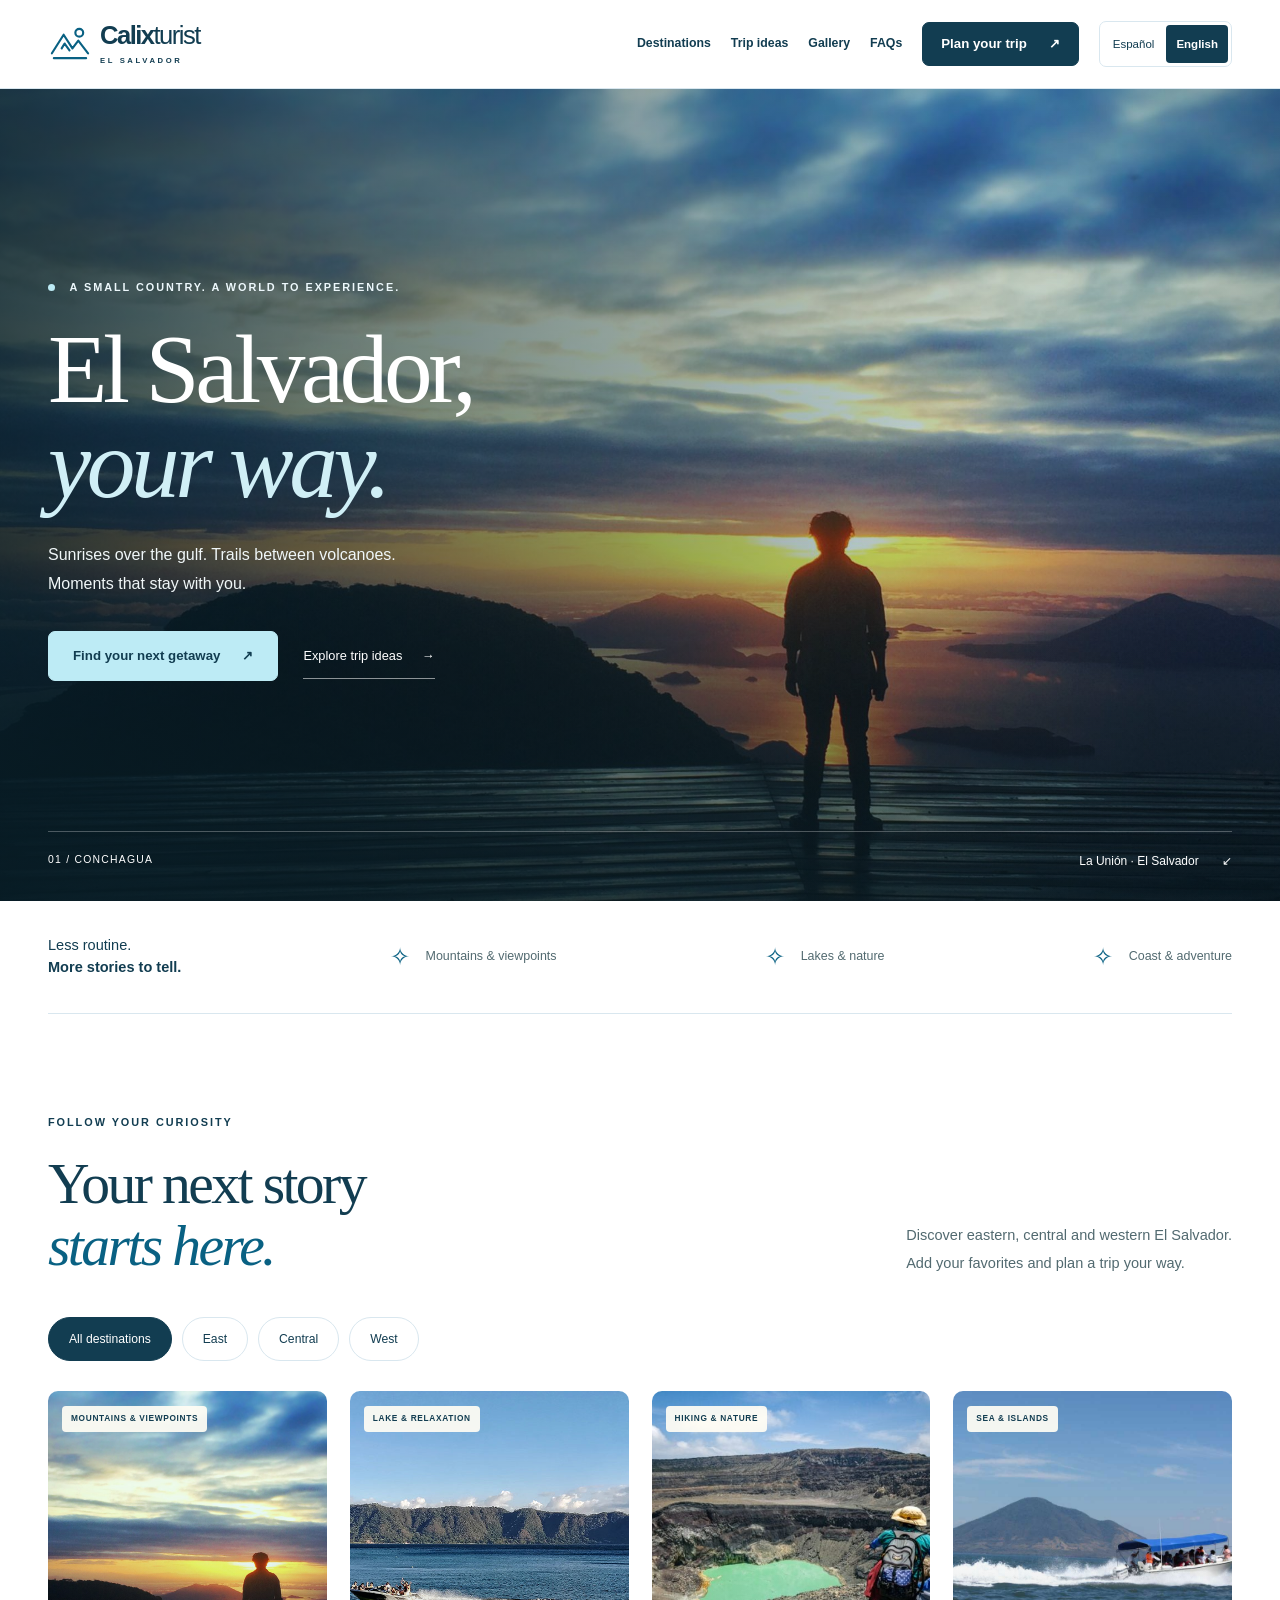
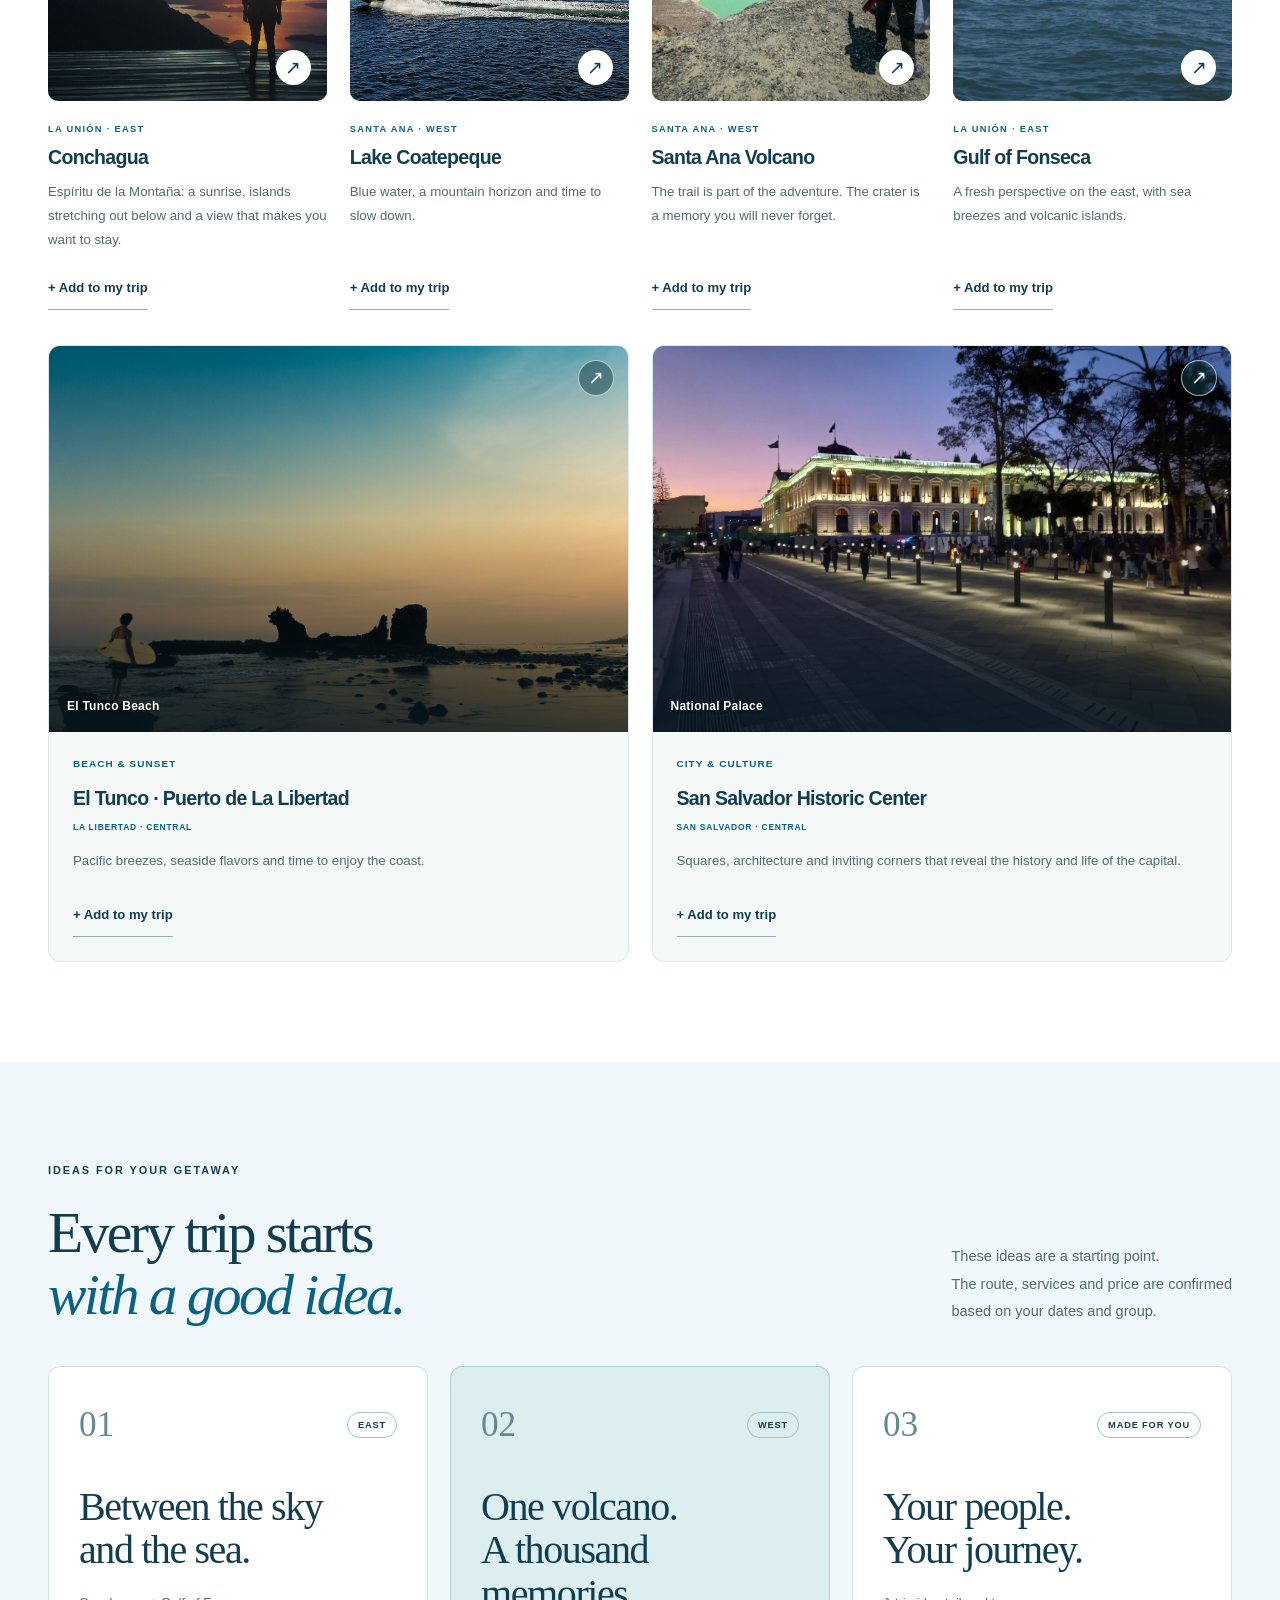
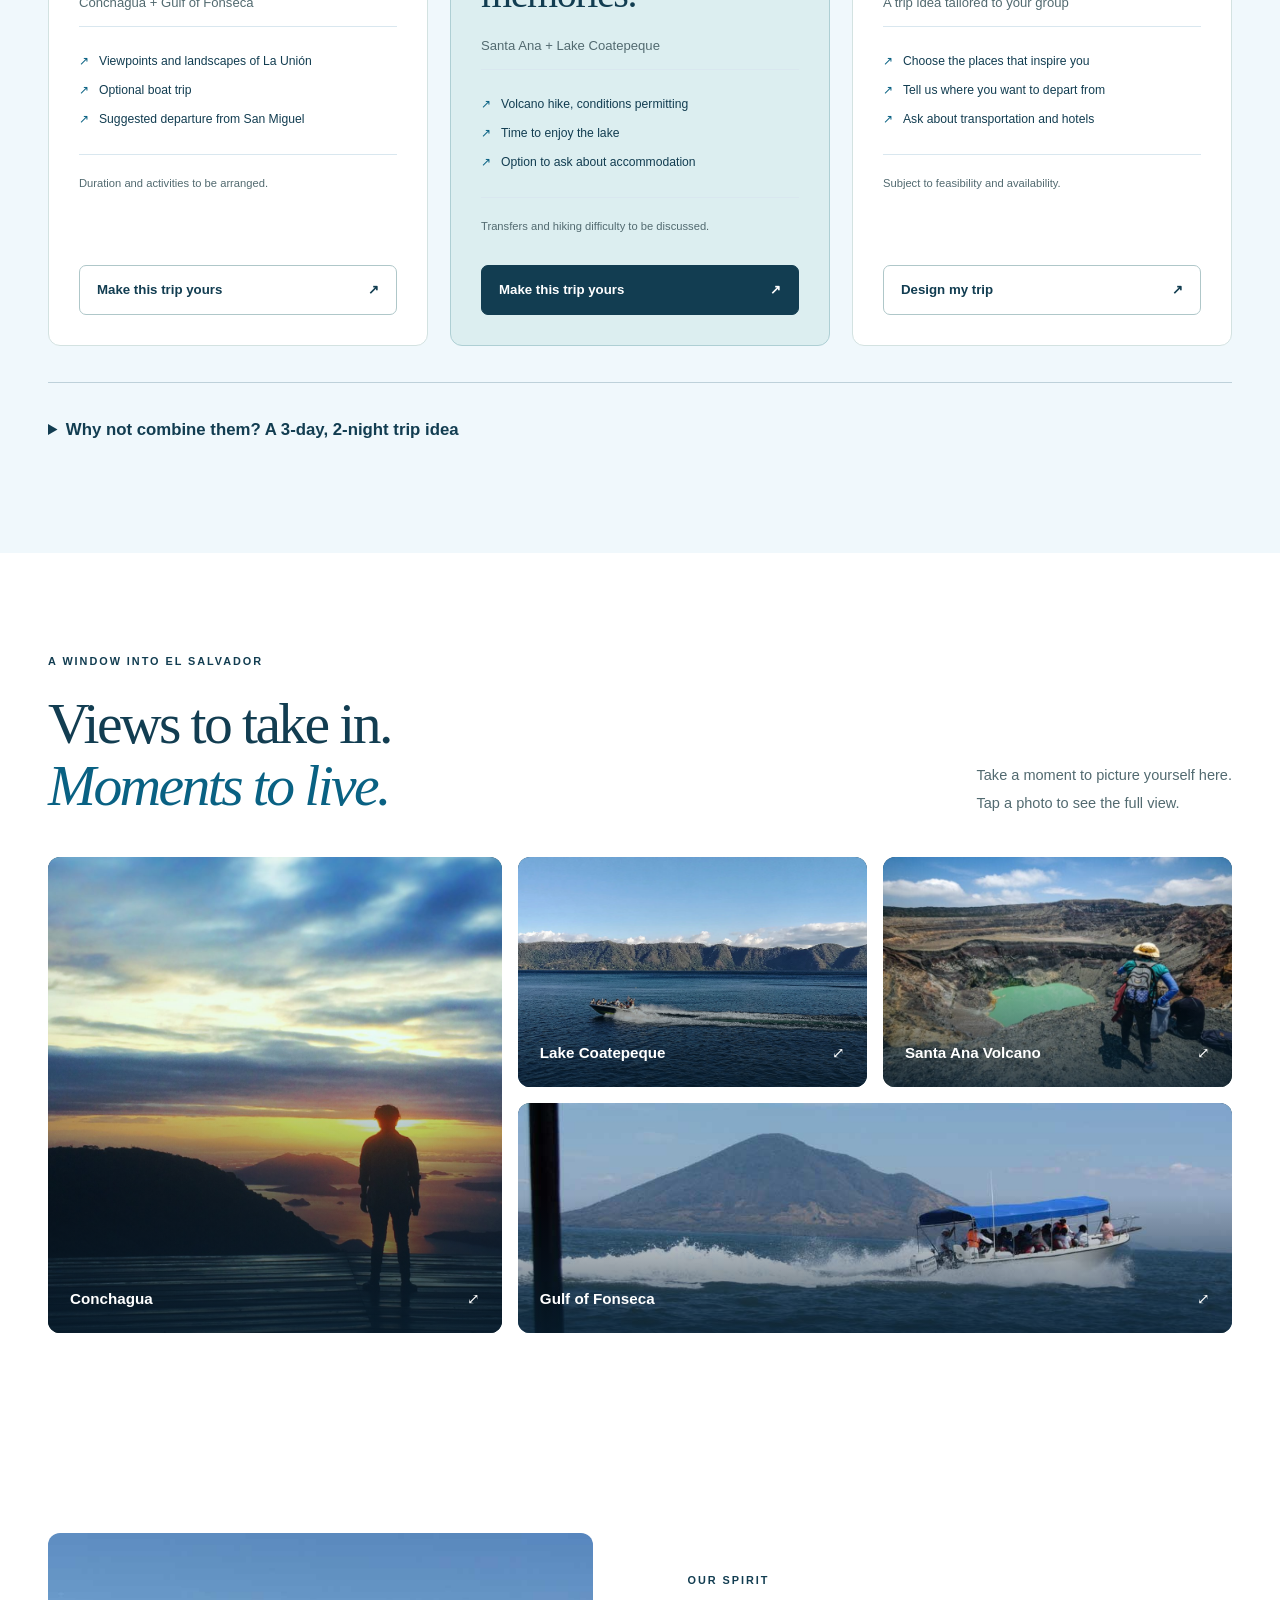
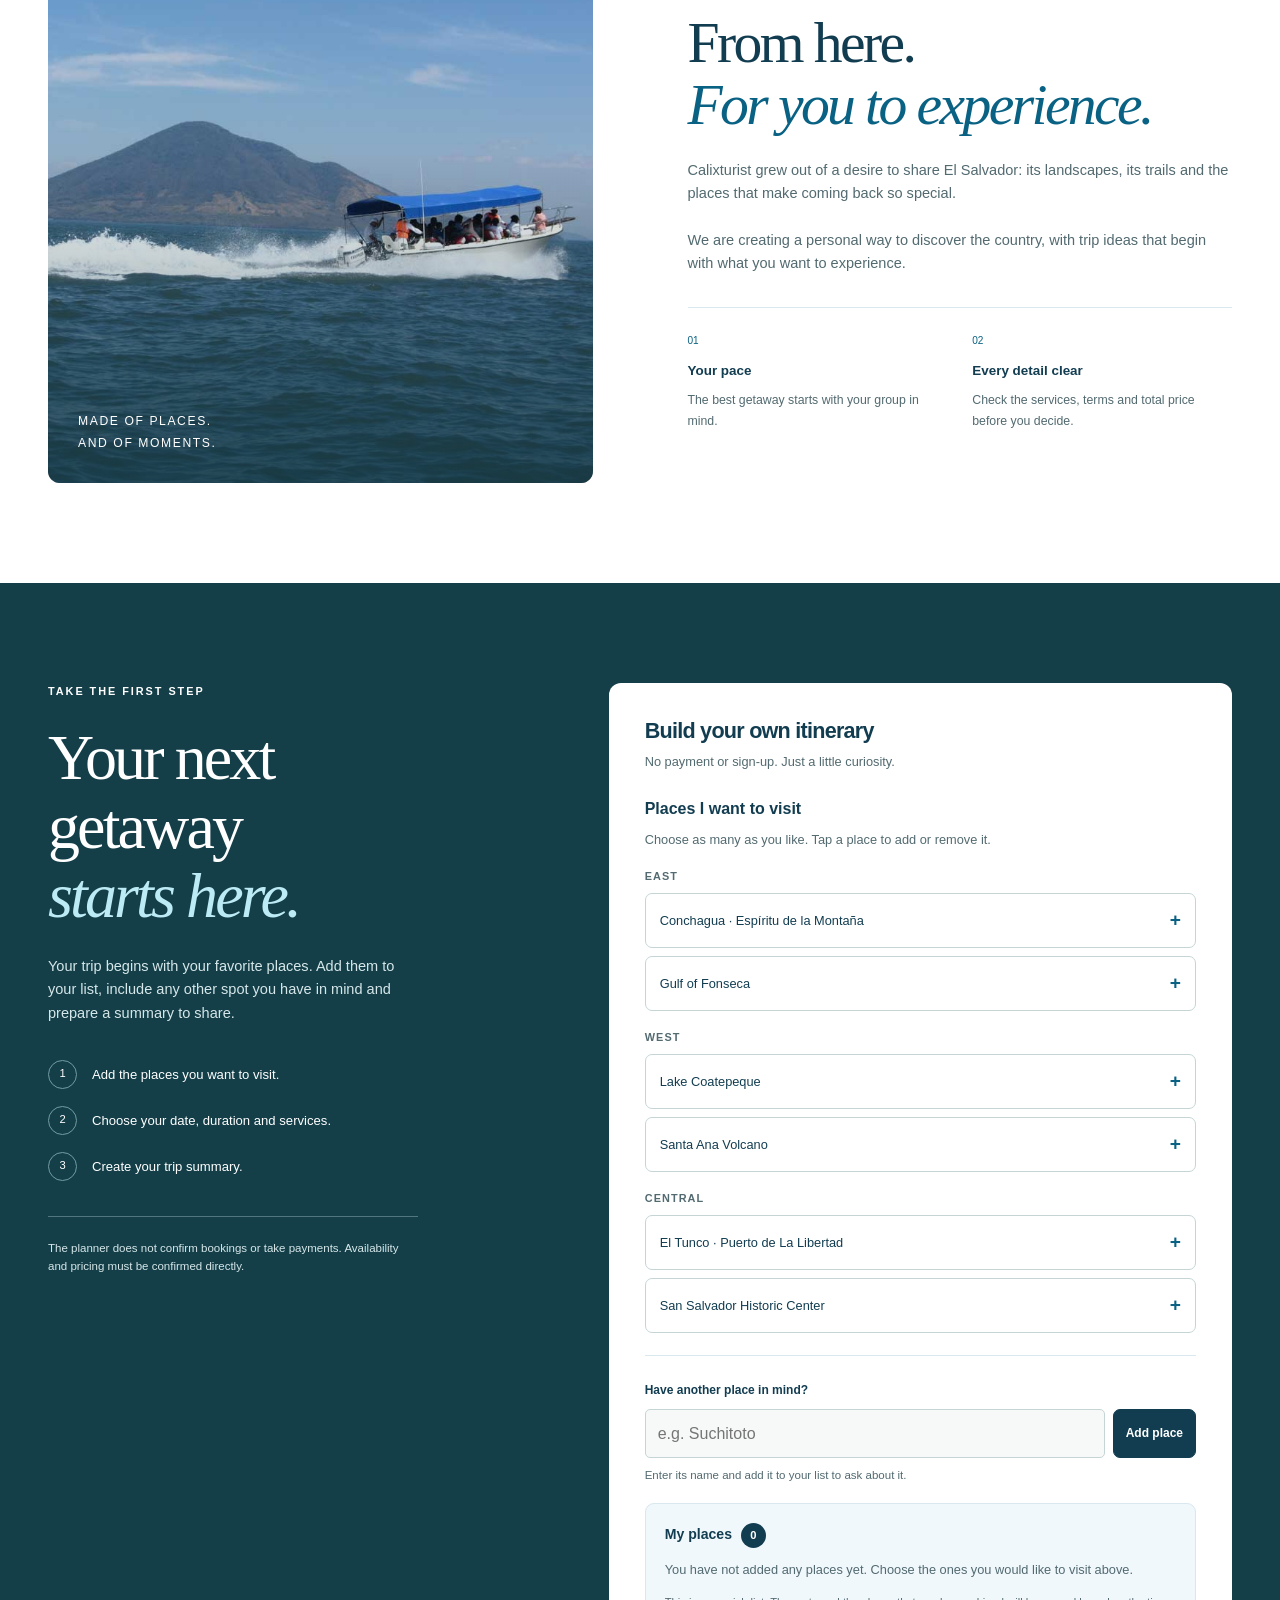
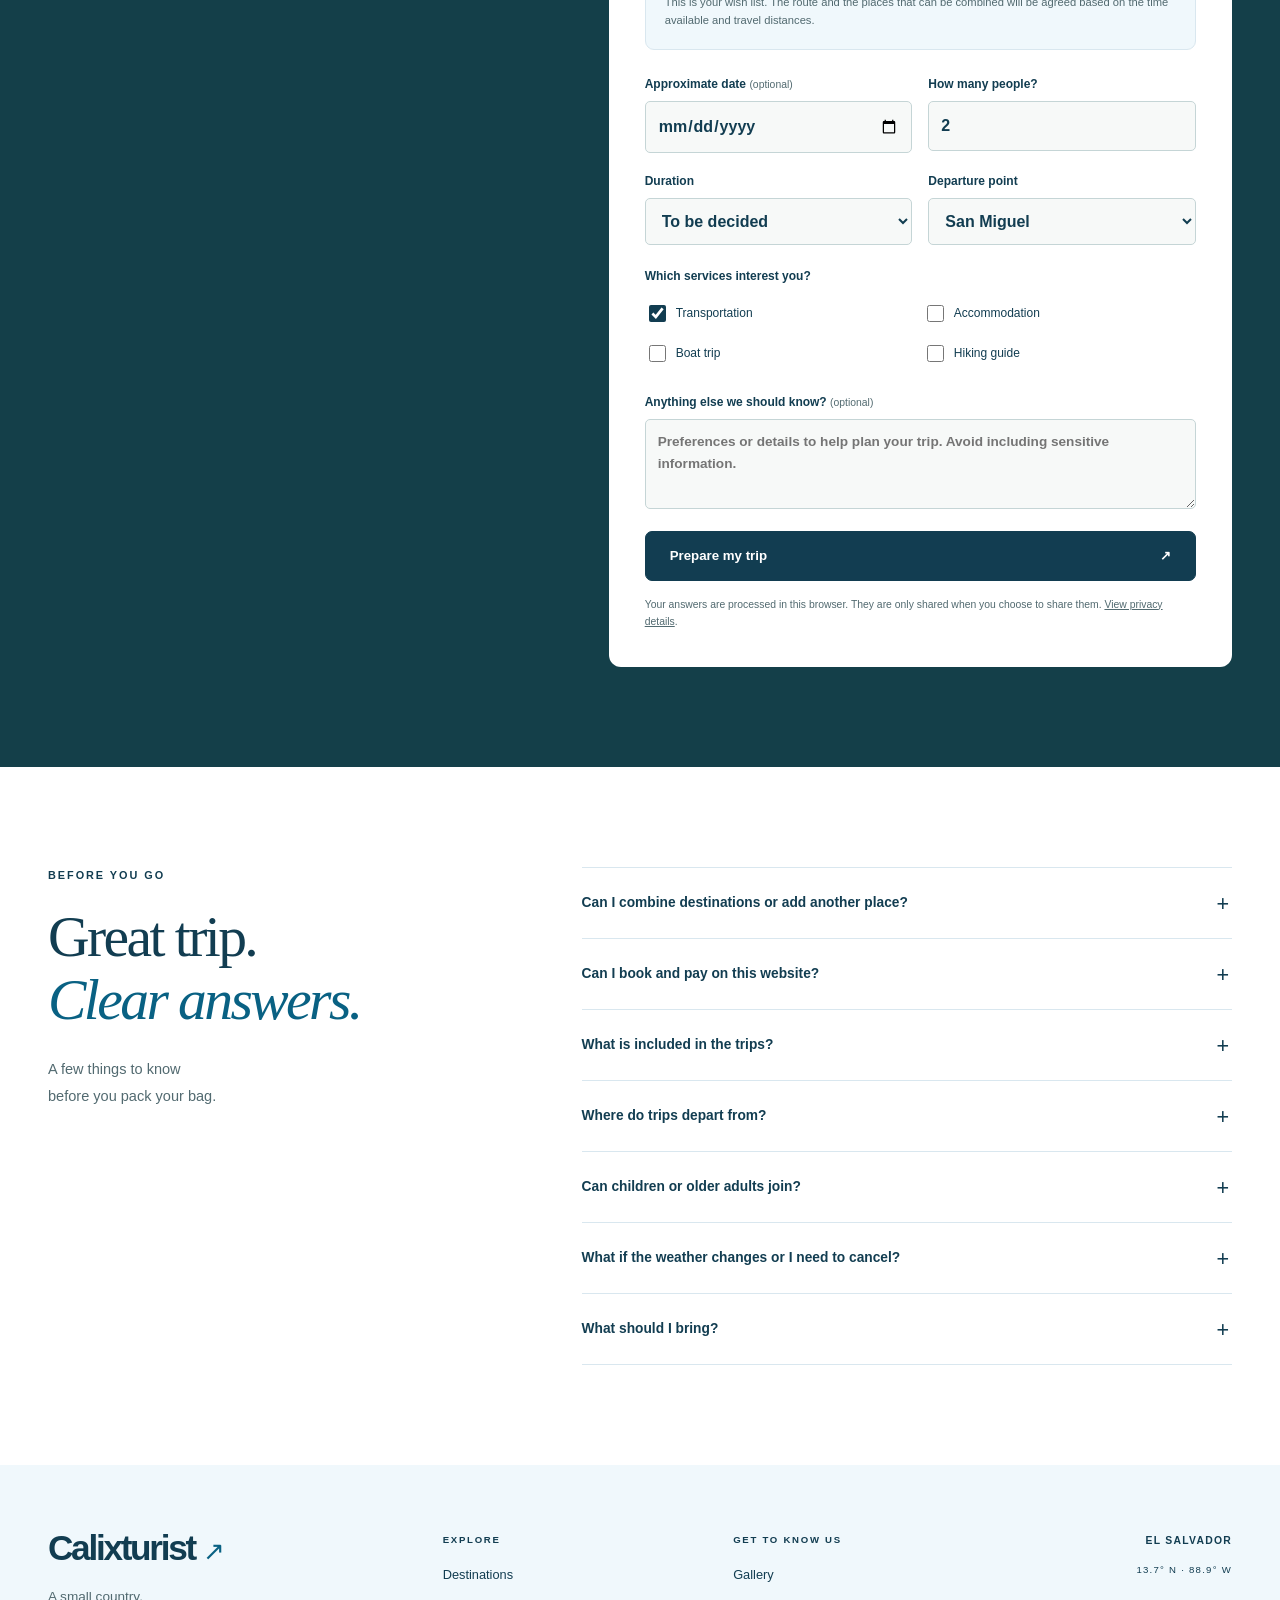
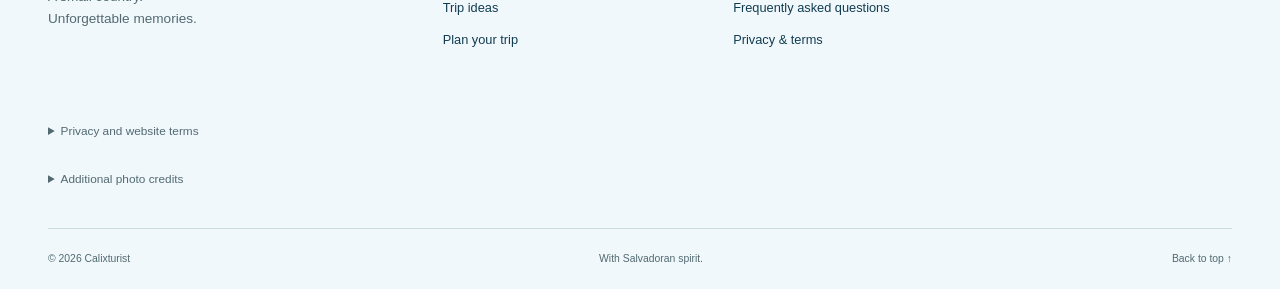
==== en.html @ 1b7f1f22 "Añadir versión completa en inglés y selector Español / English Traducir destinos, recorridos, pregun" ====
<!doctype html>
<html lang="en">
  <head>
    <meta charset="utf-8" />
    <meta name="viewport" content="width=device-width,initial-scale=1" />
    <meta name="theme-color" content="#143f49" />
    <title>Calixturist | El Salvador, your way</title>
    <meta
      name="description"
      content="Discover Conchagua, Espíritu de la Montaña, Lake Coatepeque and more of El Salvador. Add your favorite places and plan your trip with Calixturist."
    />
    <link rel="canonical" href="https://calixturist.github.io/Calixturist/en.html" />
    <link rel="alternate" hreflang="es" href="https://calixturist.github.io/Calixturist/" />
    <link rel="alternate" hreflang="en" href="https://calixturist.github.io/Calixturist/en.html" />
    <link rel="alternate" hreflang="x-default" href="https://calixturist.github.io/Calixturist/" />
    <meta property="og:type" content="website" />
    <meta property="og:locale" content="en_US" />
    <meta
      property="og:title"
      content="Calixturist | El Salvador, your way"
    />
    <meta
      property="og:description"
      content="Mountains, lakes and a country to discover. Start imagining your next getaway."
    />
    <meta
      property="og:url"
      content="https://calixturist.github.io/Calixturist/en.html"
    />
    <meta
      property="og:image"
      content="https://elsalvador.travel/system/wp-content/uploads/2018/09/Conchagua-2000x1200.jpg"
    />
    <meta name="twitter:card" content="summary_large_image" />
    <link rel="icon" href="[data-uri]" type="image/svg+xml" />
    <style>:root {
  --ink: #173e47;
  --muted: #526a70;
  --sky: #bdebf5;
  --blue: #0c5c74;
  --paper: #fff;
  --mist: #f0f6f5;
  --line: #d9e4e3;
  --max: 1240px;
}
* {
  box-sizing: border-box;
}
html {
  scroll-behavior: smooth;
  scroll-padding-top: 100px;
}
body {
  margin: 0;
  background: var(--paper);
  color: var(--ink);
  font-family: Arial, Helvetica, sans-serif;
  font-size: 16px;
  line-height: 1.6;
}
a {
  color: inherit;
  text-decoration: none;
}
button,
input,
select,
textarea {
  font: inherit;
}
button,
a,
input,
select,
textarea,
summary {
  -webkit-tap-highlight-color: transparent;
}
button {
  cursor: pointer;
}
a,
button {
  touch-action: manipulation;
}
img {
  display: block;
  max-width: 100%;
  object-fit: cover;
}
h1,
h2,
h3,
p {
  margin-top: 0;
}
h1,
h2,
h3 {
  line-height: 1.08;
}
h1,
h2 {
  font-family: Georgia, "Times New Roman", serif;
  font-weight: 400;
  letter-spacing: -0.045em;
}
h2 {
  font-size: clamp(2.6rem, 4.5vw, 4.3rem);
  margin-bottom: 0;
}
h2 em {
  color: var(--blue);
  font-weight: 400;
}
h3 {
  font-size: 1.4rem;
  letter-spacing: -0.035em;
}
a:focus-visible,
button:focus-visible,
input:focus-visible,
select:focus-visible,
textarea:focus-visible,
summary:focus-visible {
  outline: 3px solid #16819f;
  outline-offset: 5px;
}
.wrap {
  width: min(var(--max), calc(100% - 96px));
  margin-inline: auto;
}
.section {
  padding-block: 100px;
}
.eyebrow {
  font-size: 0.68rem;
  letter-spacing: 0.18em;
  font-weight: 700;
  margin-bottom: 22px;
  line-height: 1.6;
}
.button {
  display: inline-flex;
  align-items: center;
  justify-content: center;
  gap: 22px;
  border: 1px solid var(--ink);
  padding: 15px 24px;
  min-height: 50px;
  border-radius: 7px;
  background: var(--ink);
  color: white;
  font-size: 0.83rem;
  font-weight: 700;
  line-height: 1.35;
  transition:
    background 0.18s,
    transform 0.18s;
}
.button:hover {
  background: #285963;
  transform: translateY(-2px);
}
.button.sky {
  background: var(--sky);
  color: var(--ink);
  border-color: var(--sky);
}
.button.sky:hover {
  background: #d6f6fc;
}
.button.outline {
  background: transparent;
  color: var(--ink);
  border-color: #afc7c9;
}
.button.outline:hover {
  background: #e0eeee;
}
.button.small {
  padding: 12px 18px;
  min-height: 44px;
}
.text-link {
  display: inline-flex;
  gap: 22px;
  align-items: center;
  min-height: 44px;
  font-size: 0.82rem;
  font-weight: 700;
  border: 0;
  border-bottom: 1px solid #91aeb3;
  background: none;
  padding: 0;
  color: var(--ink);
}
.text-link:hover {
  color: var(--blue);
}
.actions {
  display: flex;
  align-items: center;
  flex-wrap: wrap;
  gap: 25px;
}
[hidden] {
  display: none !important;
}
.skip {
  position: fixed;
  left: 20px;
  top: -80px;
  padding: 12px;
  background: white;
  z-index: 100;
}
.skip:focus {
  top: 10px;
}
.sr-only {
  position: absolute;
  width: 1px;
  height: 1px;
  padding: 0;
  margin: -1px;
  overflow: hidden;
  clip: rect(0, 0, 0, 0);
  white-space: nowrap;
  border: 0;
}
.site-header {
  position: sticky;
  top: 0;
  z-index: 30;
  background: rgba(255, 255, 255, 0.98);
  border-bottom: 1px solid var(--line);
}
.nav {
  display: flex;
  justify-content: space-between;
  align-items: center;
  min-height: 88px;
  gap: 25px;
}
.brand {
  display: flex;
  align-items: center;
  gap: 9px;
  line-height: 1;
  font-size: 1.6rem;
  font-weight: 800;
  letter-spacing: -0.06em;
}
.brand svg {
  width: 43px;
  height: 43px;
  fill: none;
  stroke: var(--blue);
  stroke-width: 2.2;
  stroke-linecap: round;
  stroke-linejoin: round;
}
.brand-light {
  font-weight: 400;
}
.brand small {
  display: block;
  font-size: 0.48rem;
  letter-spacing: 0.34em;
  margin-top: 8px;
}
.nav-links {
  display: flex;
  align-items: center;
  gap: 29px;
  font-size: 0.77rem;
  font-weight: 600;
}
.nav-links > a:not(.button) {
  padding-block: 12px;
}
.nav-links > a:not(.button):hover {
  text-decoration: underline;
  text-underline-offset: 7px;
}
.menu-toggle {
  display: none;
}
.hero {
  min-height: 640px;
  height: calc(100svh - 88px);
  max-height: 900px;
  position: relative;
  background: #173e47;
  color: white;
  display: flex;
  align-items: center;
  padding-bottom: 65px;
}
.hero-photo,
.hero-shade {
  position: absolute;
  inset: 0;
  width: 100%;
  height: 100%;
}
.hero-photo {
  object-position: center 62%;
}
.hero-shade {
  background:
    linear-gradient(90deg, rgba(8, 30, 39, 0.78), rgba(8, 30, 39, 0.15) 80%),
    linear-gradient(0deg, rgba(8, 30, 39, 0.55), transparent 40%);
}
.hero-content {
  position: relative;
  padding-top: 35px;
}
.hero h1 {
  font-size: clamp(4.5rem, 7.6vw, 7.4rem);
  line-height: 0.98;
  margin: 26px 0 28px;
  max-width: 850px;
}
.hero h1 em {
  color: #d0eff6;
  font-weight: 400;
}
.hero-copy {
  font-size: 1rem;
  line-height: 1.8;
  margin-bottom: 33px;
  color: #f0f7f8;
}
.light {
  color: #edf8fc;
}
.dot {
  display: inline-block;
  width: 7px;
  height: 7px;
  margin-right: 10px;
  background: var(--sky);
  border-radius: 50%;
}
.hero-link {
  font-size: 0.8rem;
  border-bottom: 1px solid #ffffff88;
  padding: 12px 0;
}
.hero-link span {
  margin-left: 16px;
}
.hero-bottom {
  position: absolute;
  bottom: 30px;
  left: 0;
  right: 0;
  display: flex;
  justify-content: space-between;
  border-top: 1px solid #ffffff45;
  padding-top: 20px;
  font-size: 0.65rem;
  letter-spacing: 0.12em;
}
.hero-bottom > span:last-child {
  letter-spacing: 0;
  font-size: 0.75rem;
}
.hero-bottom > span:last-child > span {
  margin-left: 20px;
}
.intro-strip {
  display: flex;
  justify-content: space-between;
  align-items: center;
  gap: 24px;
  border-bottom: 1px solid var(--line);
  padding-block: 34px;
}
.intro-strip p {
  line-height: 1.5;
  font-size: 0.91rem;
  margin: 0;
}
.intro-strip > span {
  font-size: 0.78rem;
  color: var(--muted);
  display: flex;
  gap: 16px;
  align-items: center;
}
.intro-strip > span:before {
  content: "✧";
  font-size: 1.5rem;
  color: var(--blue);
}
.section-head {
  display: flex;
  justify-content: space-between;
  align-items: end;
  gap: 50px;
  margin-bottom: 40px;
}
.intro {
  color: var(--muted);
  font-size: 0.91rem;
  line-height: 1.9;
  margin: 0;
}
.filters {
  display: flex;
  flex-wrap: wrap;
  gap: 10px;
  margin-bottom: 30px;
}
.chip {
  background: white;
  border: 1px solid var(--line);
  border-radius: 50px;
  padding: 11px 20px;
  min-height: 44px;
  font-size: 0.76rem;
  color: var(--ink);
}
.chip[aria-pressed="true"] {
  background: var(--ink);
  color: white;
  border-color: var(--ink);
}
.chip:hover {
  border-color: var(--ink);
}
.destination-grid {
  display: grid;
  grid-template-columns: repeat(4, minmax(0, 1fr));
  gap: 23px;
}
.destination-image {
  height: 310px;
  border-radius: 10px;
  position: relative;
  overflow: hidden;
  display: block;
  background: var(--mist);
}
.destination-image:after {
  content: "";
  position: absolute;
  inset: 0;
  background: linear-gradient(0deg, rgba(10, 35, 40, 0.25), transparent 50%);
}
.destination-image img {
  width: 100%;
  height: 100%;
  transition: transform 0.4s;
}
.destination-image:hover img {
  transform: scale(1.045);
}
.image-tag {
  position: absolute;
  top: 15px;
  left: 14px;
  border-radius: 4px;
  background: #fffdf5ed;
  color: var(--ink);
  padding: 6px 9px;
  font-size: 0.52rem;
  font-weight: 700;
  letter-spacing: 0.08em;
}
.round-arrow {
  position: absolute;
  bottom: 16px;
  right: 16px;
  border-radius: 50%;
  background: white;
  color: var(--ink);
  width: 35px;
  height: 35px;
  display: grid;
  place-items: center;
  z-index: 1;
  font-size: 1.2rem;
}
.location {
  font-size: 0.58rem;
  font-weight: 700;
  letter-spacing: 0.14em;
  margin: 21px 0 10px;
  color: var(--blue);
}
.destination h3 {
  font-size: 1.22rem;
  margin-bottom: 12px;
}
.destination > p:not(.location) {
  font-size: 0.83rem;
  line-height: 1.8;
  color: var(--muted);
  margin-bottom: 14px;
}
.routes-section {
  background: var(--mist);
}
.route-grid {
  display: grid;
  grid-template-columns: repeat(3, minmax(0, 1fr));
  gap: 22px;
}
.route-card {
  padding: 30px;
  border: 1px solid #d3e2e1;
  border-radius: 12px;
  background: #fff;
  display: flex;
  flex-direction: column;
}
.route-card.featured {
  background: #dceef0;
  border-color: #aecfd4;
}
.route-top {
  display: flex;
  justify-content: space-between;
  align-items: center;
  margin-bottom: 32px;
}
.route-number {
  font-family: Georgia, serif;
  font-size: 2.2rem;
  color: #64888f;
}
.pill {
  border: 1px solid #a6c0c5;
  border-radius: 30px;
  padding: 5px 10px;
  font-size: 0.58rem;
  letter-spacing: 0.09em;
  font-weight: 700;
}
.route-card h3 {
  font-family: Georgia, serif;
  font-size: 2.5rem;
  font-weight: 400;
  margin-bottom: 20px;
}
.route-card > p {
  font-size: 0.82rem;
  color: var(--muted);
}
.route-card ul {
  padding: 20px 0;
  list-style: none;
  border-block: 1px solid var(--line);
  margin: 0 0 20px;
  font-size: 0.76rem;
  line-height: 2.4;
}
.route-card li:before {
  content: "↗";
  margin-right: 10px;
  color: var(--blue);
}
.route-card .route-note {
  font-size: 0.7rem;
  min-height: 35px;
}
.route-card .button {
  margin-top: auto;
  justify-content: space-between;
  padding-inline: 17px;
}
.essence {
  display: grid;
  grid-template-columns: 1fr 1fr;
  align-items: center;
  gap: 95px;
}
.essence-photo {
  height: 550px;
  position: relative;
  border-radius: 12px;
  overflow: hidden;
}
.essence-photo img {
  height: 100%;
  width: 100%;
  object-position: 60%;
}
.essence-photo:after {
  content: "";
  position: absolute;
  inset: 0;
  background: linear-gradient(0deg, #123843bb, transparent 60%);
}
.essence-photo > span {
  position: absolute;
  bottom: 28px;
  left: 30px;
  color: white;
  z-index: 1;
  font-size: 0.76rem;
  letter-spacing: 0.13em;
  line-height: 1.8;
}
.essence-copy > p:not(.eyebrow) {
  color: var(--muted);
  font-size: 0.91rem;
  margin: 23px 0 0;
}
.essence-values {
  margin-top: 32px;
  border-top: 1px solid var(--line);
  padding-top: 25px;
  display: grid;
  grid-template-columns: 1fr 1fr;
  gap: 25px;
}
.essence-values span {
  font-size: 0.63rem;
  color: var(--blue);
  display: block;
  margin-bottom: 8px;
}
.essence-values strong {
  font-size: 0.84rem;
}
.essence-values p {
  font-size: 0.77rem;
  color: var(--muted);
  line-height: 1.7;
  margin-top: 7px;
}
.planning {
  background: #143f49;
  color: white;
}
.planner-grid {
  display: grid;
  grid-template-columns: 0.85fr 1.15fr;
  gap: 100px;
  align-items: start;
}
.planning h2 {
  font-size: clamp(3.1rem, 5vw, 4.8rem);
}
.planning h2 em {
  color: var(--sky);
}
.planner-intro > p:not(.eyebrow) {
  color: #d6e7e9;
  font-size: 0.91rem;
  max-width: 370px;
  margin: 25px 0;
}
.steps {
  list-style: none;
  padding: 0;
  font-size: 0.82rem;
  margin: 35px 0;
}
.steps li {
  display: flex;
  align-items: center;
  gap: 15px;
  margin: 17px 0;
}
.steps span {
  display: grid;
  place-items: center;
  border: 1px solid #739ca3;
  border-radius: 50%;
  width: 29px;
  height: 29px;
  font-size: 0.7rem;
}
.planner-intro .planner-note {
  font-size: 0.72rem !important;
  border-top: 1px solid #517780;
  padding-top: 22px;
}
.planner-panel {
  background: white;
  color: var(--ink);
  padding: 36px;
  border-radius: 12px;
  min-width: 0;
}
.planner-panel h3 {
  font-size: 1.35rem;
  margin-bottom: 9px;
}
.form-intro,
.trip-result > p {
  font-size: 0.8rem;
  color: var(--muted);
}
.fields {
  display: grid;
  grid-template-columns: 1fr 1fr;
  gap: 19px 16px;
  margin-top: 25px;
}
label,
legend {
  font-size: 0.75rem;
  font-weight: 700;
}
.full {
  grid-column: 1/-1;
}
input:not([type="checkbox"]),
select,
textarea {
  display: block;
  width: 100%;
  max-width: 100%;
  min-width: 0;
  margin-top: 7px;
  padding: 11px 12px;
  background: #f7f9f8;
  border: 1px solid #c5d5d6;
  border-radius: 5px;
  color: var(--ink);
  font-size: 16px;
  min-height: 47px;
}
select {
  padding-right: 23px;
}
textarea {
  resize: vertical;
  font-size: 0.85rem;
  line-height: 1.6;
}
input[type="date"] {
  appearance: none;
}
input[type="checkbox"] {
  width: 17px;
  height: 17px;
  accent-color: var(--ink);
  flex-shrink: 0;
}
.optional {
  font-weight: 400;
  font-size: 0.65rem;
  color: var(--muted);
}
fieldset {
  border: 0;
  padding: 0;
  margin: 22px 0;
}
legend {
  padding: 0;
  margin-bottom: 10px;
}
.checks {
  display: grid;
  grid-template-columns: 1fr 1fr;
  gap: 5px;
}
.checks label {
  display: flex;
  gap: 7px;
  align-items: center;
  font-weight: 400;
  min-height: 35px;
}
.notes-label {
  display: block;
}
.submit {
  width: 100%;
  justify-content: space-between;
  margin-top: 22px;
}
.privacy-note {
  font-size: 0.65rem;
  color: var(--muted);
  line-height: 1.7;
  margin: 15px 0 0;
}
.privacy-note a {
  text-decoration: underline;
}
.trip-result textarea {
  margin: 12px 0 20px;
}
.trip-result .actions {
  gap: 10px;
}
.edit-trip {
  margin-top: 20px;
}
.status {
  margin-top: 12px;
  font-size: 0.8rem;
}
.faq-grid {
  display: grid;
  grid-template-columns: 0.8fr 1.2fr;
  gap: 100px;
}
.faq-grid .intro {
  margin-top: 25px;
}
.faq details {
  border-bottom: 1px solid var(--line);
}
.faq details:first-child {
  border-top: 1px solid var(--line);
}
summary {
  cursor: pointer;
}
.faq summary {
  list-style: none;
  padding: 24px 35px 24px 0;
  font-weight: 600;
  font-size: 0.86rem;
  position: relative;
}
.faq summary::-webkit-details-marker {
  display: none;
}
.faq summary:after {
  content: "+";
  position: absolute;
  right: 3px;
  top: 19px;
  font-size: 1.35rem;
  font-weight: 400;
}
.faq details[open] summary:after {
  content: "−";
}
.faq details p {
  font-size: 0.84rem;
  color: var(--muted);
  line-height: 1.8;
  padding-right: 25px;
  margin-bottom: 25px;
}
footer {
  background: var(--mist);
}
.footer-top {
  display: grid;
  grid-template-columns: 1.4fr 1fr 1fr 0.8fr;
  gap: 30px;
  padding-block: 55px;
}
.footer-brand {
  font-size: 2.2rem;
  font-weight: 700;
  letter-spacing: -0.065em;
}
.footer-brand span {
  font-size: 1.6rem;
  font-weight: 400;
  margin-left: 8px;
  color: var(--blue);
}
.footer-top > div > p:not(.eyebrow) {
  font-size: 0.85rem;
  color: var(--muted);
  margin-top: 10px;
}
.footer-top .eyebrow {
  margin-top: 12px;
  margin-bottom: 12px;
  font-size: 0.6rem;
}
.footer-top > div > a:not(.footer-brand) {
  display: block;
  font-size: 0.8rem;
  padding-block: 6px;
}
.footer-place {
  font-size: 0.65rem;
  letter-spacing: 0.12em;
  text-align: right;
  margin-top: 13px;
  font-weight: 700;
}
.footer-place span {
  display: inline-block;
  margin-top: 12px;
  font-size: 0.6rem;
  font-weight: 400;
}
.legal {
  font-size: 0.74rem;
  padding-bottom: 24px;
  color: var(--muted);
}
.legal summary {
  padding-block: 10px;
  min-height: 44px;
}
.legal p {
  max-width: 900px;
}
.footer-bottom {
  display: flex;
  justify-content: space-between;
  gap: 20px;
  border-top: 1px solid #cbdcdd;
  padding-block: 22px;
  font-size: 0.65rem;
  color: var(--muted);
}
@media (min-width: 1600px) {
  .hero-content {
    padding-top: 0;
  }
}
@media (max-width: 1100px) {
  .wrap {
    width: calc(100% - 60px);
  }
  .nav-links {
    gap: 18px;
  }
  .destination-grid {
    grid-template-columns: repeat(2, minmax(0, 1fr));
    gap: 35px 24px;
  }
  .destination-image {
    height: 340px;
  }
  .essence,
  .planner-grid,
  .faq-grid {
    gap: 45px;
  }
  .route-card {
    padding: 24px;
  }
  .route-card h3 {
    font-size: 2.2rem;
  }
  .route-card .button {
    font-size: 0.75rem;
    padding-inline: 12px;
  }
  .hero h1 {
    font-size: 6.1rem;
  }
  .intro-strip > span {
    gap: 8px;
    font-size: 0.7rem;
  }
}
@media (max-width: 800px) {
  .wrap {
    width: calc(100% - 40px);
  }
  .nav {
    min-height: 76px;
    flex-wrap: wrap;
    padding-block: 14px;
    gap: 0;
  }
  .brand {
    font-size: 1.4rem;
  }
  .brand svg {
    width: 35px;
    height: 35px;
  }
  .menu-toggle {
    display: flex;
    align-items: center;
    gap: 12px;
    min-height: 44px;
    background: transparent;
    border: 1px solid var(--line);
    border-radius: 5px;
    padding: 8px 12px;
    color: var(--ink);
    font-size: 0.8rem;
  }
  .nav-links {
    width: 100%;
    display: flex;
    flex-wrap: wrap;
    gap: 6px 20px;
    padding-top: 14px;
    font-size: 0.8rem;
  }
  .js .nav-links:not(.is-open) {
    display: none;
  }
  .js .nav-links.is-open {
    display: flex;
    flex-direction: column;
    align-items: stretch;
    padding-bottom: 10px;
  }
  .js .nav-links > a {
    padding: 12px;
  }
  .hero {
    min-height: 600px;
    height: calc(90svh - 76px);
    max-height: 850px;
  }
  .hero h1 {
    font-size: clamp(3.7rem, 11vw, 6rem);
  }
  .hero-content {
    padding-top: 0;
  }
  .hero-shade {
    background:
      linear-gradient(90deg, #0b2639c9, #0b263954),
      linear-gradient(0deg, #0b263940, transparent);
  }
  .hero-photo {
    object-position: 61% center;
  }
  .hero .eyebrow {
    font-size: 0.56rem;
    letter-spacing: 0.12em;
  }
  .hero-copy {
    font-size: 0.9rem;
  }
  .hero .actions {
    gap: 17px;
  }
  .hero-bottom {
    bottom: 24px;
    font-size: 0.54rem;
  }
  .hero-bottom > span:last-child {
    font-size: 0.64rem;
  }
  .intro-strip {
    flex-wrap: wrap;
    padding-block: 25px;
    gap: 15px 25px;
  }
  .intro-strip p {
    width: 100%;
    font-size: 0.82rem;
  }
  .intro-strip p br {
    display: none;
  }
  .intro-strip p strong {
    margin-left: 4px;
  }
  .intro-strip > span {
    font-size: 0.67rem;
  }
  .intro-strip > span:before {
    font-size: 1.1rem;
  }
  .section {
    padding-block: 65px;
  }
  .section-head {
    display: block;
    margin-bottom: 30px;
  }
  .section-head .intro {
    margin-top: 24px;
  }
  .eyebrow {
    font-size: 0.6rem;
    margin-bottom: 17px;
  }
  .route-grid {
    grid-template-columns: 1fr;
  }
  .route-card h3 br {
    display: none;
  }
  .route-card h3 {
    font-size: 2.2rem;
  }
  .route-top {
    margin-bottom: 20px;
  }
  .route-card .route-note {
    min-height: 0;
  }
  .route-card .button {
    font-size: 0.82rem;
  }
  .essence {
    grid-template-columns: 1fr;
    gap: 35px;
  }
  .essence-photo {
    height: 370px;
  }
  .essence-copy {
    max-width: 570px;
  }
  .planner-grid {
    grid-template-columns: 1fr;
    gap: 25px;
  }
  .planner-intro h2 br:nth-of-type(2) {
    display: none;
  }
  .planner-intro > p:not(.eyebrow) {
    max-width: 100%;
  }
  .steps {
    margin-block: 23px;
  }
  .planning h2 {
    font-size: 3.5rem;
  }
  .planner-panel {
    padding: 26px;
  }
  .faq-grid {
    grid-template-columns: 1fr;
    gap: 30px;
  }
  .footer-top {
    grid-template-columns: 1fr 1fr;
    gap: 30px;
  }
  .footer-place {
    text-align: left;
  }
  .footer-bottom {
    flex-wrap: wrap;
  }
  .destination-image {
    height: 300px;
  }
}
@media (max-width: 480px) {
  .destination-grid {
    grid-template-columns: 1fr;
    gap: 35px;
  }
  .destination-image {
    height: 340px;
  }
  .destination h3 {
    font-size: 1.5rem;
  }
  .destination > p:not(.location) {
    font-size: 0.9rem;
  }
  .fields {
    grid-template-columns: 1fr;
  }
  .full {
    grid-column: auto;
  }
  .planner-panel {
    padding: 23px;
  }
  .checks {
    grid-template-columns: 1fr;
  }
  .hero {
    min-height: 610px;
  }
  .hero h1 {
    font-size: 3.7rem;
  }
  .hero .button {
    font-size: 0.75rem;
    padding-inline: 18px;
  }
  .hero .actions {
    align-items: flex-start;
    flex-direction: column;
  }
  .hero-bottom > span:last-child > span {
    display: none;
  }
  .intro-strip {
    gap: 9px 19px;
  }
  .intro-strip > span {
    font-size: 0.6rem;
  }
  .filters {
    gap: 7px;
  }
  .chip {
    font-size: 0.68rem;
    padding: 10px 13px;
  }
  .footer-top {
    column-gap: 15px;
  }
  .footer-top > div:first-child {
    grid-column: 1/-1;
  }
  .footer-place {
    grid-column: 1/-1;
    margin-top: 0;
  }
  .footer-bottom > span:nth-child(2) {
    display: none;
  }
  .desktop {
    display: none;
  }
  .hero-copy {
    max-width: 310px;
  }
  .planner-intro h2 {
    font-size: 3.2rem;
  }
  .route-card h3 {
    font-size: 2rem;
  }
}
@media (prefers-reduced-motion: reduce) {
  html {
    scroll-behavior: auto;
  }
  *,
  *:before,
  *:after {
    transition: none !important;
    animation: none !important;
  }
}

/* Gallery and progressive enhancement */
.planner-intro h2 em{display:block}
.planner-grid > *, .fields > * { min-width:0; }
@media(max-width:800px){.planner-grid{grid-template-columns:minmax(0,1fr)}}
:root { --ink:#123d51; --blue:#096183; --mist:#f0f8fc; --line:#d9e7ef; }
.gallery-grid{display:grid;grid-template-columns:1.3fr 1fr 1fr;gap:16px}
.gallery-shot{position:relative;overflow:hidden;min-height:230px;border:0;padding:0;border-radius:12px;background:var(--ink);color:white;text-align:left}
.gallery-shot:first-child{grid-row:span 2;min-height:476px}
.gallery-shot:last-child{grid-column:span 2}
.gallery-shot img{width:100%;height:100%;position:absolute;inset:0;transition:transform .4s}
.gallery-shot:hover img{transform:scale(1.055)}
.gallery-shot:after{content:'';position:absolute;inset:40% 0 0;background:linear-gradient(transparent,#071e30c9)}
.gallery-shot span{position:absolute;bottom:22px;left:22px;right:22px;z-index:1;font-size:.95rem;font-weight:600;display:flex;justify-content:space-between;gap:12px}
.gallery-shot b{font-weight:400}
.photo-dialog{width:min(1100px,calc(100% - 24px));max-height:92dvh;padding:0;border:0;border-radius:12px;background:#102a38;color:white;overflow:auto}
.photo-dialog::backdrop{background:#071722e6}
.photo-dialog img{width:100%;max-height:75dvh;object-fit:contain;background:#10202b}
.photo-dialog figure{margin:0}.photo-dialog figcaption{padding:18px 24px;font-size:.9rem}
.photo-dialog .close-photo{position:absolute;top:12px;right:12px;z-index:2;border:1px solid #ffffff80;background:#102a38ec;color:white;min-width:48px;min-height:48px;border-radius:50%;font-size:1.6rem}
.three-days{margin-top:36px;border-top:1px solid #bed1da;padding-top:24px}
.three-days summary{font-size:1.05rem;padding:10px 0;color:var(--ink);font-weight:600}
.days{display:grid;grid-template-columns:repeat(3,1fr);gap:30px;margin:24px 0}
.days article{border-left:2px solid #68abc2;padding-left:20px}.days h3{font-size:1.05rem}.days p,.three-days>p{font-size:.87rem;color:var(--muted)}
html:not(.js) .menu-toggle,html:not(.js) .filters{display:none}
html:not(.js) .gallery-section{display:none}
@media(max-width:800px){.gallery-grid{grid-template-columns:1fr 1fr}.gallery-shot:first-child{grid-row:auto;grid-column:span 2;min-height:320px}.gallery-shot:last-child{grid-column:span 2}.gallery-shot{min-height:230px}.days{grid-template-columns:1fr;gap:16px}}
@media(max-width:440px){.gallery-shot{min-height:200px}.gallery-shot span{left:14px;right:14px;bottom:16px;font-size:.78rem}.gallery-shot:first-child{min-height:280px}}


/* A personal destination list, shared by discovery cards and the planner. */
.destination{display:flex;flex-direction:column;min-width:0}
.destination .add-destination{margin-top:auto;align-self:flex-start;text-align:left}
.add-destination[aria-pressed="true"]{color:#096183;border-color:#096183}
.more-destinations{display:grid;grid-template-columns:repeat(2,minmax(0,1fr));gap:23px;margin-top:35px}
.destination-compact{padding:28px;border:1px solid var(--line);border-radius:12px;background:var(--mist)}
.destination-compact .compact-tag{font-size:.62rem;font-weight:700;letter-spacing:.11em;color:var(--blue);margin:0 0 20px}
.destination-compact .location{font-size:.53rem;letter-spacing:.09em;margin:0 0 15px}
.selection-bar{display:flex;justify-content:space-between;align-items:center;gap:20px;margin-top:32px;padding:20px 25px;border:1px solid #afd3df;border-radius:10px;background:#eaf6fb}
.selection-bar p{margin:0;font-size:.85rem}
.place-picker{margin:24px 0 22px}
.place-picker legend{font-size:1rem;margin-bottom:8px}
.place-group{margin-top:18px}
.place-group h4{margin:0 0 8px;font-size:.68rem;text-transform:uppercase;letter-spacing:.1em;color:var(--muted)}
.place-options{display:grid;gap:8px}
.place-option{display:flex;align-items:center;justify-content:space-between;gap:15px;width:100%;min-height:49px;padding:12px 14px;border:1px solid #c5d5d6;border-radius:7px;text-align:left;background:#fff;color:var(--ink);font-size:.8rem;line-height:1.5}
.place-option:hover{border-color:var(--blue);background:#f2f9fc}
.place-option[aria-pressed="true"]{background:#e3f3f9;border-color:#17728c;box-shadow:inset 3px 0 #17728c}
.place-mark{flex-shrink:0;font-size:1.2rem;font-weight:700;color:var(--blue)}
.custom-place{border-top:1px solid var(--line);padding-top:20px}
.custom-place-row{display:flex;align-items:stretch;gap:8px;margin-top:7px}
.custom-place-row input{margin:0;flex:1}
.custom-place-row .button{font-size:.75rem;white-space:nowrap;padding-inline:12px}
.custom-place .form-intro{font-size:.72rem;margin:8px 0 18px}
.selected-places{padding:19px;background:var(--mist);border:1px solid var(--line);border-radius:9px}
.selected-head{display:flex;align-items:center;justify-content:space-between;gap:12px}
.selected-head h4{font-size:.88rem;line-height:1.5;margin:0}
#selected-count{display:inline-flex;align-items:center;justify-content:center;min-width:25px;min-height:25px;padding:2px 7px;margin-left:5px;border-radius:20px;background:var(--ink);color:white;font-size:.7rem}
.selected-head .text-link{font-size:.68rem;min-height:32px}
#selected-places{list-style:none;padding:0;margin:14px 0 0}
#selected-places li{display:flex;justify-content:space-between;align-items:center;gap:12px;padding:8px 0;border-bottom:1px solid var(--line);font-size:.8rem;line-height:1.5}
#selected-places li>span{min-width:0;overflow-wrap:anywhere}
.remove-place{flex-shrink:0;background:white;border:1px solid #c5d5d6;border-radius:5px;min-width:44px;min-height:44px;color:var(--ink);font-size:1.1rem}
.remove-place:hover{background:#dceef5}
#empty-places{margin:12px 0 0}
.selection-note{font-size:.7rem;margin:14px 0 0}
.field-error{color:#9d2935;font-size:.78rem;margin:10px 0}
html:not(.js) .add-destination{display:none}
@media(max-width:1100px){.more-destinations{gap:16px}.destination-compact{padding:22px}}
@media(max-width:800px){.more-destinations{grid-template-columns:1fr}.selection-bar{flex-wrap:wrap;gap:5px}.planner-panel{padding:24px}.planner-grid{gap:35px}.destination-compact{padding:24px}}
@media(max-width:390px){.custom-place-row{flex-direction:column}.custom-place-row .button{align-self:flex-start}.selected-head{flex-wrap:wrap}.planner-panel{padding:20px}.selected-places{padding:14px}}


/* Real destination photographs, with an accessible full-image viewer. */
.destination-compact.destination-with-photo{padding:0;overflow:hidden;background:#f4f8f7}
.new-destination-photo{display:block;position:relative;flex-shrink:0;width:100%;padding:0;border:0;aspect-ratio:3/2;overflow:hidden;background:#d8e8eb;text-align:left;color:#fff;cursor:zoom-in}
.new-destination-photo img{width:100%;height:100%;object-fit:cover;transition:transform .35s}
.new-destination-photo:after{content:"";position:absolute;inset:45% 0 0;background:linear-gradient(transparent,rgba(7,27,37,.75));pointer-events:none}
.new-destination-photo:hover img{transform:scale(1.035)}
.new-destination-photo:focus-visible{outline:3px solid #fff;outline-offset:-6px}
.photo-place{position:absolute;z-index:1;left:18px;bottom:16px;font-size:.75rem;font-weight:700;letter-spacing:.02em;text-shadow:0 1px 3px #0008}
.photo-expand{position:absolute;z-index:1;right:14px;top:14px;display:grid;place-items:center;width:36px;height:36px;border:1px solid #ffffffa0;border-radius:50%;background:#173e4780;font-size:1.2rem}
.destination-body{display:flex;flex:1;flex-direction:column;padding:24px}
.destination-body>p:not(.location):not(.compact-tag){font-size:.83rem;line-height:1.8;color:var(--muted);margin-bottom:20px}
.destination-body .compact-tag{margin-bottom:16px}
.photo-credits{margin-top:4px}
.photo-credits a{text-decoration:underline;text-underline-offset:3px}
.photo-credits ul{padding-left:20px;max-width:900px}
.photo-credits li{margin-bottom:10px}
@media(max-width:600px){.destination-body>p:not(.location):not(.compact-tag){font-size:.9rem}}
@media(prefers-reduced-motion:reduce){.new-destination-photo img{transition:none}}

/* Keep the language choice visible on desktop and mobile. */
.language-switch { display:flex; align-items:center; gap:2px; padding:3px; border:1px solid var(--line); border-radius:7px; font-size:.72rem; white-space:nowrap; order:4; }
.language-switch a { display:inline-flex; align-items:center; justify-content:center; min-height:38px; padding:8px 10px; border-radius:4px; }
.language-switch a[aria-current="page"] { color:#fff; background:var(--ink); font-weight:700; }
.language-switch a:not([aria-current]):hover { background:var(--mist); }
.nav { gap:20px; }
.nav-links { gap:20px; margin-left:auto; }
@media (min-width:801px) and (max-width:1100px) {
  .nav { flex-wrap:wrap; gap:10px 20px; padding-block:12px; }
  .language-switch { order:2; margin-left:auto; }
  .nav-links { order:3; width:100%; justify-content:flex-end; }
}
@media (max-width:800px) {
  .nav { display:grid; grid-template-columns:1fr auto; gap:8px 12px; }
  .brand { grid-column:1; grid-row:1; }
  .menu-toggle { grid-column:2; grid-row:1; justify-self:end; }
  .language-switch { grid-column:1 / -1; grid-row:2; justify-self:end; font-size:.72rem; }
  .language-switch a { min-height:36px; }
  .nav-links { grid-column:1 / -1; grid-row:3; margin:0; }
  .hero { height:calc(90svh - 122px); }
  html { scroll-padding-top:150px; }
}
</style>
    
    
  </head>
  <body>
    <a class="skip" href="#contenido">Skip to content</a>
    <header class="site-header">
      <div class="wrap nav">
        <a class="brand" href="#inicio" aria-label="Calixturist, home"
          ><svg viewBox="0 0 44 44" aria-hidden="true">
            <path d="M4 31 16 12l9 14 6-8 10 13M6 36h33M14 26l3-5 5 7" />
            <circle cx="32" cy="10" r="4" /></svg
          ><span
            >Calix<span class="brand-light">turist</span
            ><small>EL SALVADOR</small></span
          ></a
        >
        <nav class="language-switch" aria-label="Language"><a href="./" lang="es" hreflang="es">Español</a><a href="en.html" lang="en" hreflang="en" aria-current="page">English</a></nav>
        <button
          class="menu-toggle"
          type="button"
          aria-controls="menu"
          aria-expanded="false"
        >
          Menu <span aria-hidden="true">☰</span>
        </button>
        <nav id="menu" class="nav-links" aria-label="Main navigation">
          <a href="#destinos">Destinations</a><a href="#recorridos">Trip ideas</a
          ><a href="#galeria">Gallery</a
          ><a href="#preguntas">FAQs</a
          ><a class="button small" href="#planifica"
            >Plan your trip <span aria-hidden="true">↗</span></a
          >
        </nav>
      </div>
    </header>
    <main id="contenido">
      <section class="hero" id="inicio" aria-labelledby="hero-title">
        <img
          class="hero-photo"
          src="[data-uri]"
          width="2000"
          height="1200"
          alt="Sunrise in Conchagua overlooking the islands of the Gulf of Fonseca"
          fetchpriority="high"
        />
        <div class="hero-shade"></div>
        <div class="wrap hero-content">
          <p class="eyebrow light">
            <span class="dot"></span> A SMALL COUNTRY. A WORLD TO EXPERIENCE.
          </p>
          <h1 id="hero-title">El Salvador,<br /><em>your way.</em></h1>
          <p class="hero-copy">
            Sunrises over the gulf. Trails between volcanoes.<br
              class="desktop"
            />
            Moments that stay with you.
          </p>
          <div class="actions">
            <a class="button sky" href="#destinos"
              >Find your next getaway
              <span aria-hidden="true">↗</span></a
            ><a class="hero-link" href="#recorridos"
              >Explore trip ideas <span aria-hidden="true">→</span></a
            >
          </div>
        </div>
        <div class="wrap hero-bottom">
          <span>01 / CONCHAGUA</span
          ><span>La Unión · El Salvador <span aria-hidden="true">↙</span></span>
        </div>
      </section>
      <div class="intro-strip wrap">
        <p>Less routine.<br /><strong>More stories to tell.</strong></p>
        <span>Mountains &amp; viewpoints</span><span>Lakes &amp; nature</span
        ><span>Coast &amp; adventure</span>
      </div>
      <section
        class="section wrap"
        id="destinos"
        aria-labelledby="destinos-title"
      >
        <div class="section-head">
          <div>
            <p class="eyebrow">FOLLOW YOUR CURIOSITY</p>
            <h2 id="destinos-title">
              Your next story<br /><em>starts here.</em>
            </h2>
          </div>
          <p class="intro">
            Discover eastern, central and western El Salvador.<br />Add your favorites and plan a trip your way.
          </p>
        </div>
        <div class="filters" role="group" aria-label="Filter destinations by region">
          <button type="button" class="chip" aria-pressed="true" data-filter="todos">All destinations</button>
          <button type="button" class="chip" aria-pressed="false" data-filter="oriente">East</button>
          <button type="button" class="chip" aria-pressed="false" data-filter="centro">Central</button>
          <button type="button" class="chip" aria-pressed="false" data-filter="occidente">West</button>
        </div>
        <p class="sr-only" id="filter-status" role="status"></p>
        <div class="destination-grid">
          <article class="destination" data-category="montana" data-region="oriente">
            <a
              class="destination-image"
              href="#planifica"
              data-destination="Conchagua · Espíritu de la Montaña"
              ><img
                src="[data-uri]"
                alt="Sunrise over the Gulf of Fonseca seen from Conchagua"
                width="2000"
                height="1200"
                loading="lazy"
              /><span class="image-tag">MOUNTAINS &amp; VIEWPOINTS</span
              ><span class="round-arrow" aria-hidden="true">↗</span
              ><span class="sr-only">Plan a trip to Conchagua</span></a
            >
            <p class="location">LA UNIÓN · EAST</p>
            <h3>Conchagua</h3>
            <p>
              Espíritu de la Montaña: a sunrise, islands stretching out below and a view that makes you want to stay.
            </p>
            <button type="button" class="text-link add-destination" data-place="Conchagua · Espíritu de la Montaña" aria-pressed="false" aria-label="Add Conchagua · Espíritu de la Montaña to my trip">+ Add to my trip</button>
          </article>
          <article class="destination" data-category="agua" data-region="occidente">
            <a
              class="destination-image"
              href="#planifica"
              data-destination="Lake Coatepeque"
              ><img
                src="[data-uri]"
                alt="A boat crosses the blue waters of Lake Coatepeque"
                width="1250"
                height="560"
                loading="lazy"
              /><span class="image-tag">LAKE &amp; RELAXATION</span
              ><span class="round-arrow" aria-hidden="true">↗</span
              ><span class="sr-only"
                >Plan a trip to Lake Coatepeque</span
              ></a
            >
            <p class="location">SANTA ANA · WEST</p>
            <h3>Lake Coatepeque</h3>
            <p>
              Blue water, a mountain horizon and time to slow down.
            </p>
            <button type="button" class="text-link add-destination" data-place="Lake Coatepeque" aria-pressed="false" aria-label="Add Lake Coatepeque to my trip">+ Add to my trip</button>
          </article>
          <article class="destination" data-category="montana" data-region="occidente">
            <a
              class="destination-image"
              href="#planifica"
              data-destination="Santa Ana Volcano"
              ><img
                src="[data-uri]"
                alt="Hikers overlooking the crater and lake of Santa Ana Volcano"
                width="768"
                height="512"
                loading="lazy"
              /><span class="image-tag">HIKING &amp; NATURE</span
              ><span class="round-arrow" aria-hidden="true">↗</span
              ><span class="sr-only"
                >Plan a trip to Santa Ana Volcano</span
              ></a
            >
            <p class="location">SANTA ANA · WEST</p>
            <h3>Santa Ana Volcano</h3>
            <p>
              The trail is part of the adventure. The crater is a memory you will never forget.
            </p>
            <button type="button" class="text-link add-destination" data-place="Santa Ana Volcano" aria-pressed="false" aria-label="Add Santa Ana Volcano to my trip">+ Add to my trip</button>
          </article>
          <article class="destination" data-category="agua" data-region="oriente">
            <a
              class="destination-image"
              href="#planifica"
              data-destination="Gulf of Fonseca"
              ><img
                src="[data-uri]"
                alt="A boat trip between the islands of the Gulf of Fonseca"
                width="1000"
                height="750"
                loading="lazy"
              /><span class="image-tag">SEA &amp; ISLANDS</span
              ><span class="round-arrow" aria-hidden="true">↗</span
              ><span class="sr-only"
                >Plan a trip to the Gulf of Fonseca</span
              ></a
            >
            <p class="location">LA UNIÓN · EAST</p>
            <h3>Gulf of Fonseca</h3>
            <p>
              A fresh perspective on the east, with sea breezes and volcanic islands.
            </p>
            <button type="button" class="text-link add-destination" data-place="Gulf of Fonseca" aria-pressed="false" aria-label="Add Gulf of Fonseca to my trip">+ Add to my trip</button>
          </article>
        </div>
      <div class="more-destinations" id="mas-destinos"><article class="destination destination-compact destination-with-photo" data-category="cultura" data-region="centro">
      <button type="button" class="new-destination-photo" data-photo aria-label="Expand photo of El Tunco Beach">
        <img src="[data-uri]" alt="A surfer and the rock at El Tunco Beach at sunset, in La Libertad." width="1280" height="852" loading="lazy" decoding="async">
        <span class="photo-place" aria-hidden="true">El Tunco Beach</span><span class="photo-expand" aria-hidden="true">↗</span>
      </button>
      <div class="destination-body">
      <p class="compact-tag">BEACH &amp; SUNSET</p><h3>El Tunco · Puerto de La Libertad</h3><p class="location">LA LIBERTAD · CENTRAL</p><p>Pacific breezes, seaside flavors and time to enjoy the coast.</p>
      <button type="button" class="text-link add-destination" data-place="El Tunco · Puerto de La Libertad" aria-pressed="false" aria-label="Add El Tunco · Puerto de La Libertad to my trip">+ Add to my trip</button>
    </div>
    </article><article class="destination destination-compact destination-with-photo" data-category="cultura" data-region="centro">
      <button type="button" class="new-destination-photo" data-photo aria-label="Expand photo of National Palace">
        <img src="[data-uri]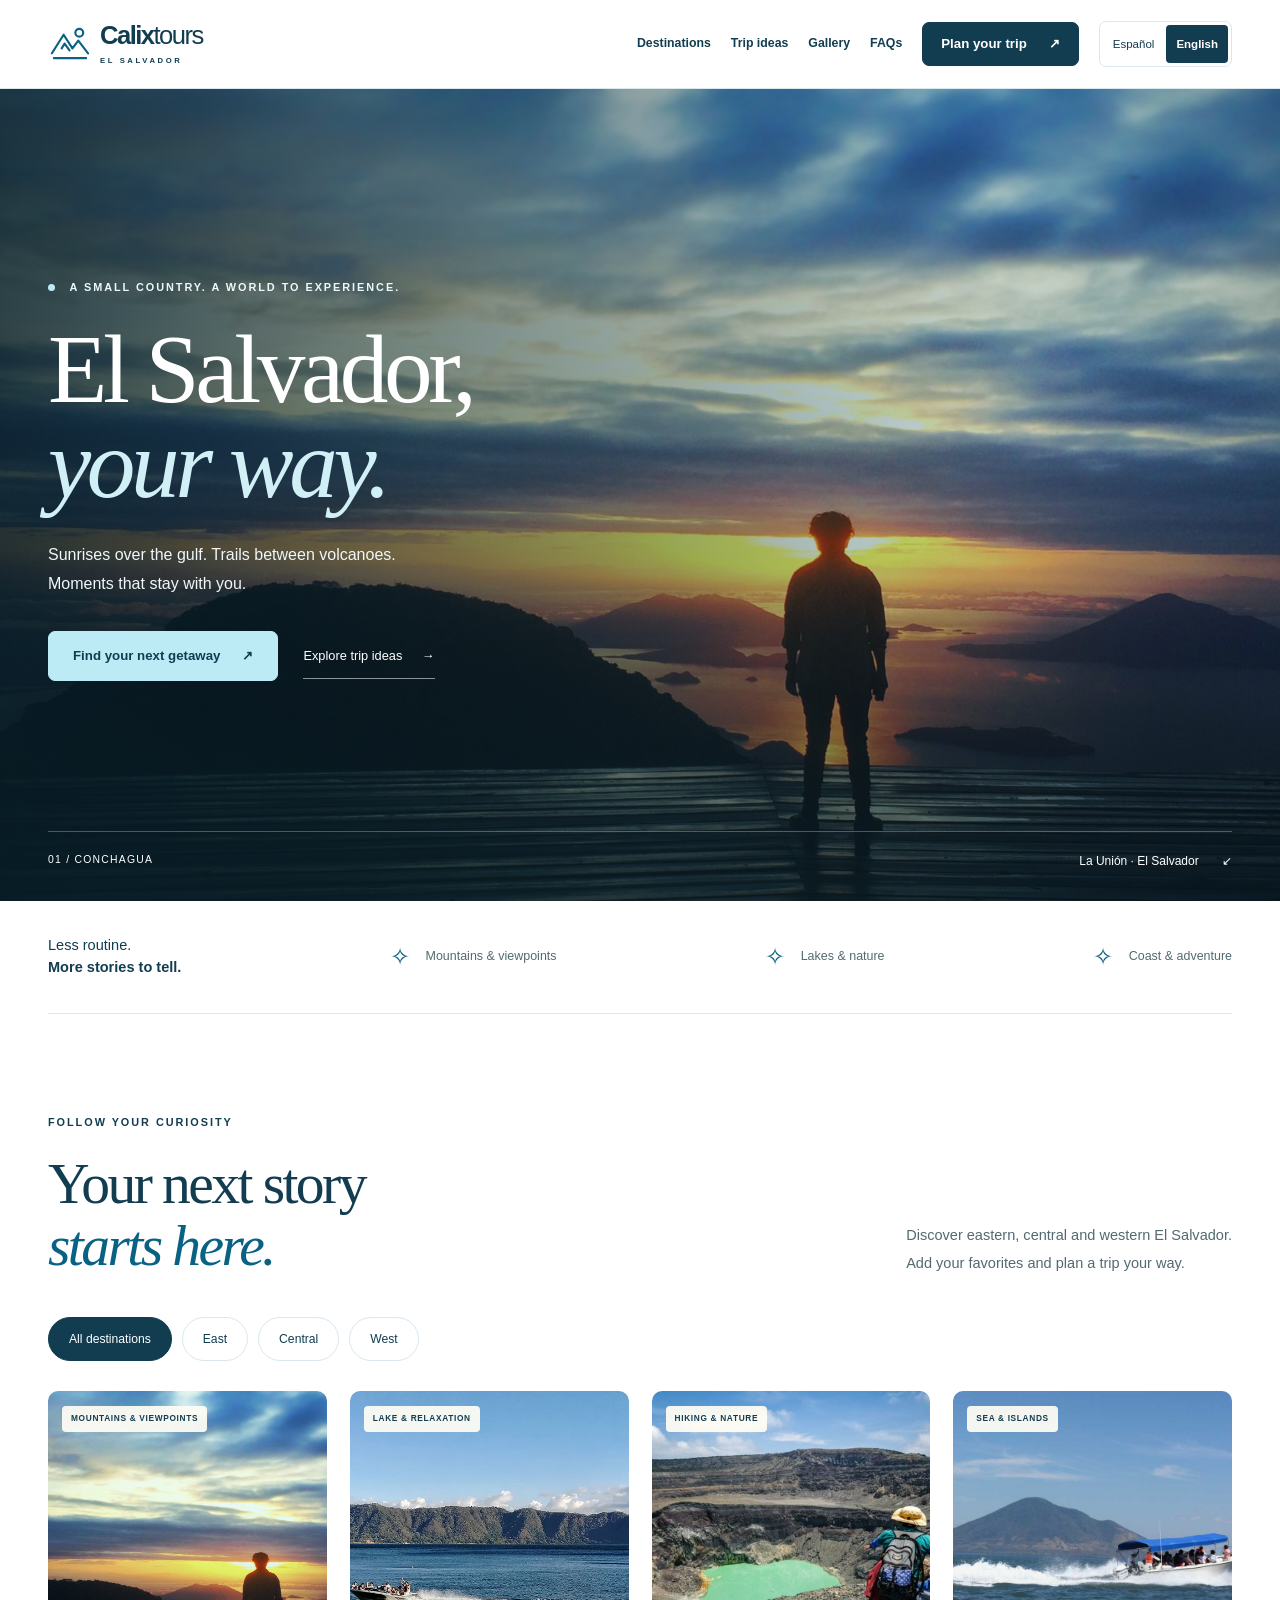
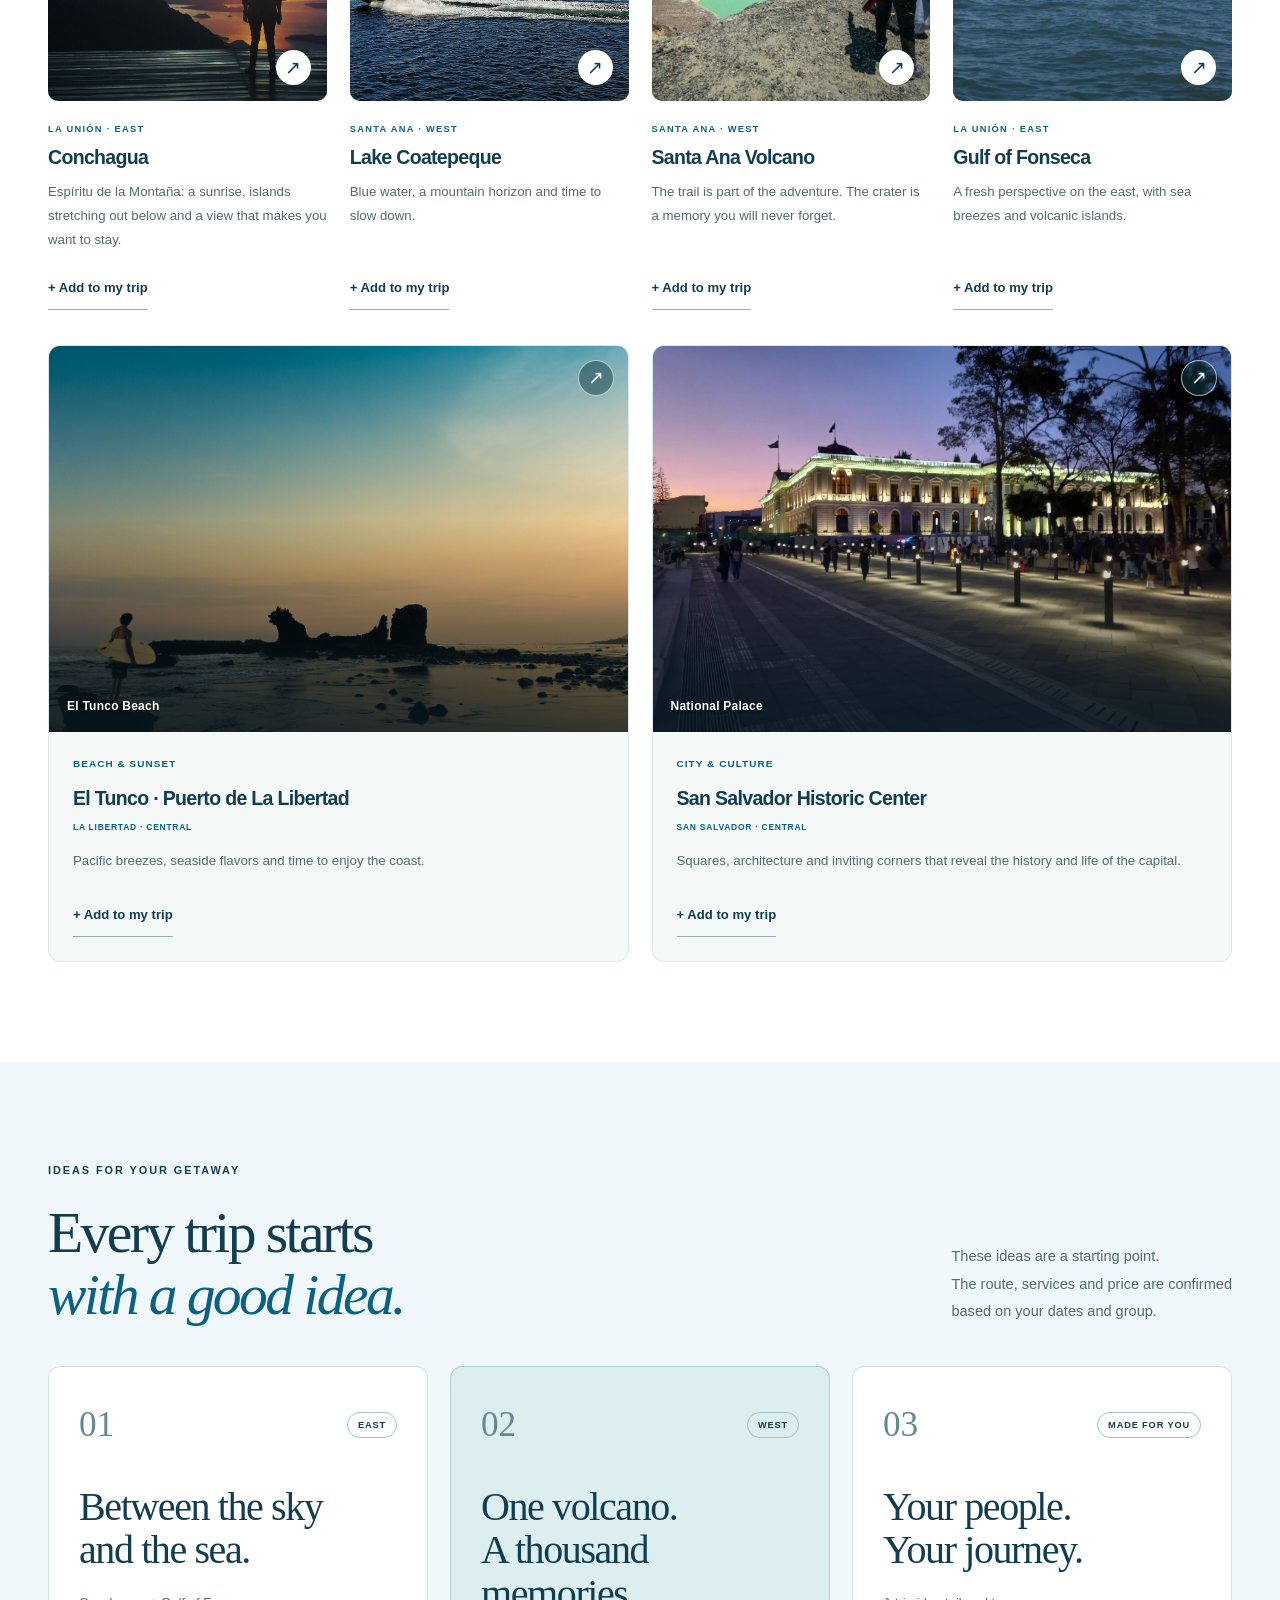
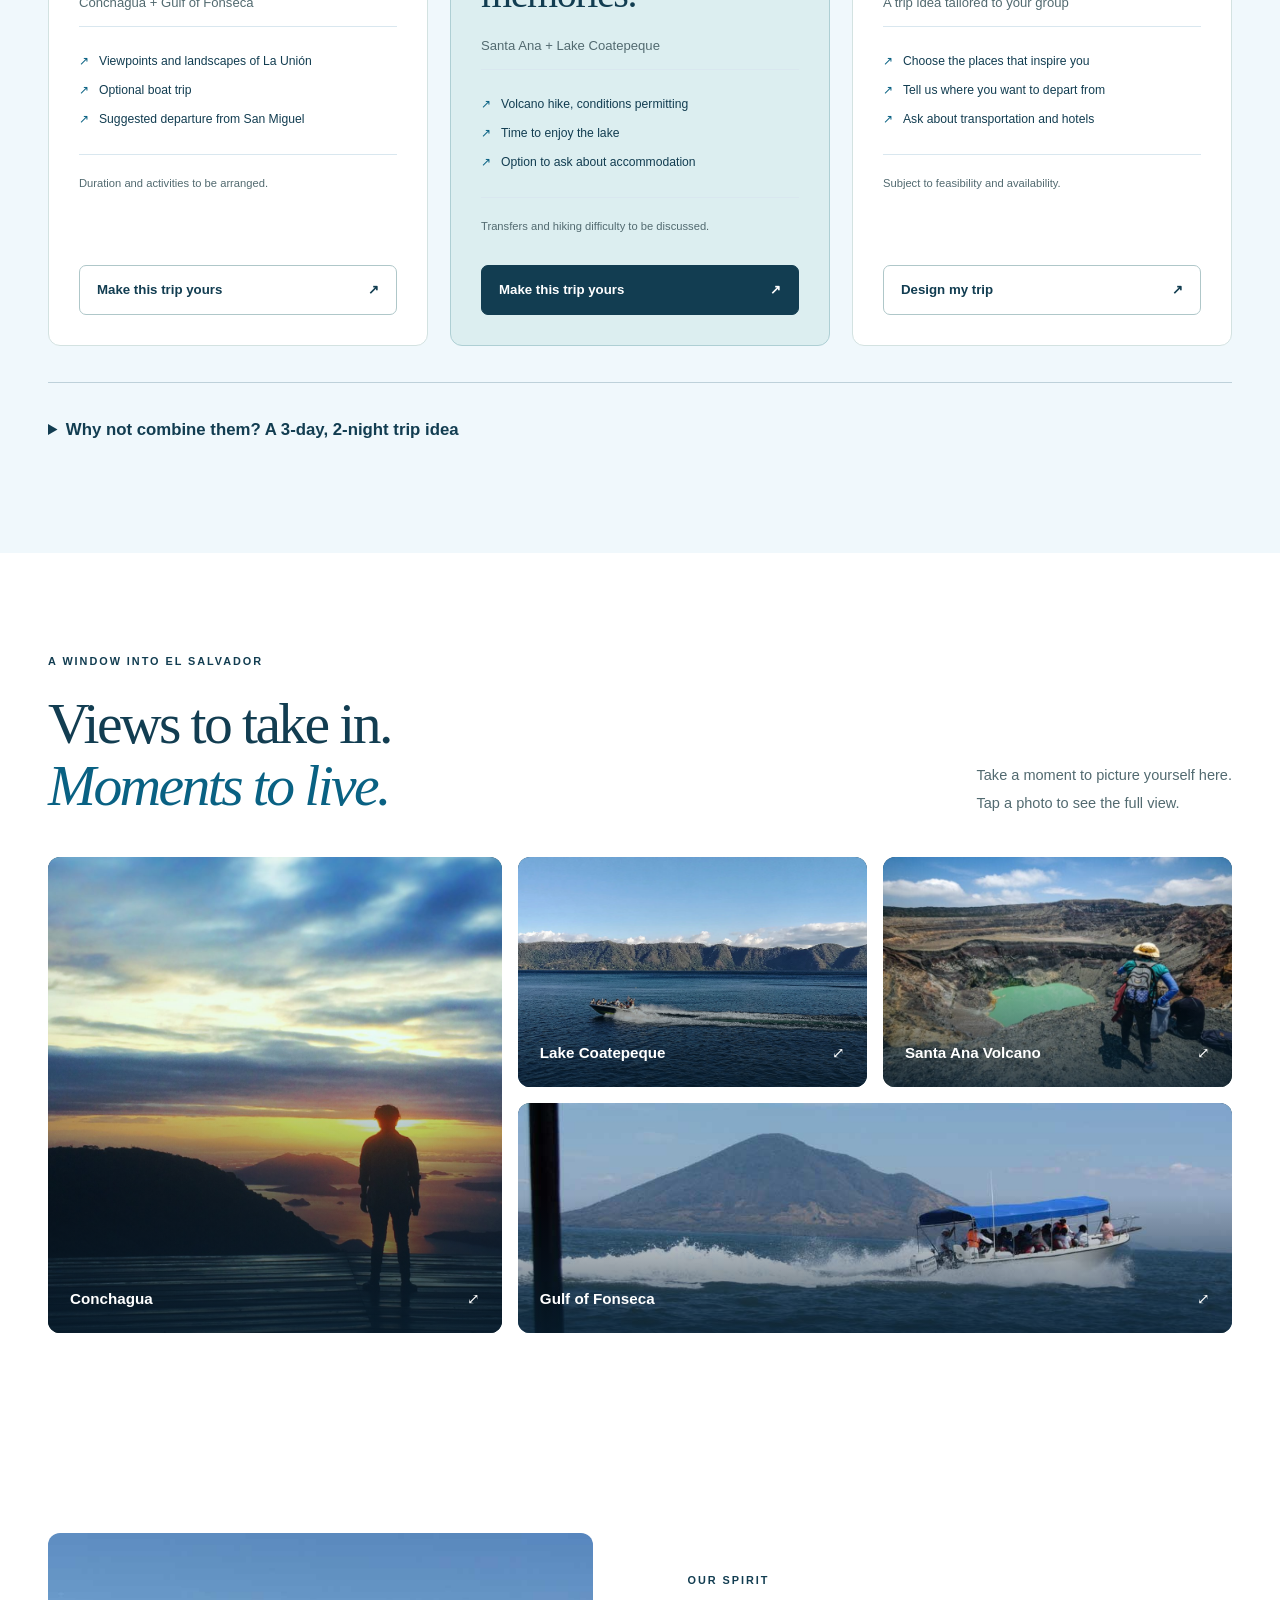
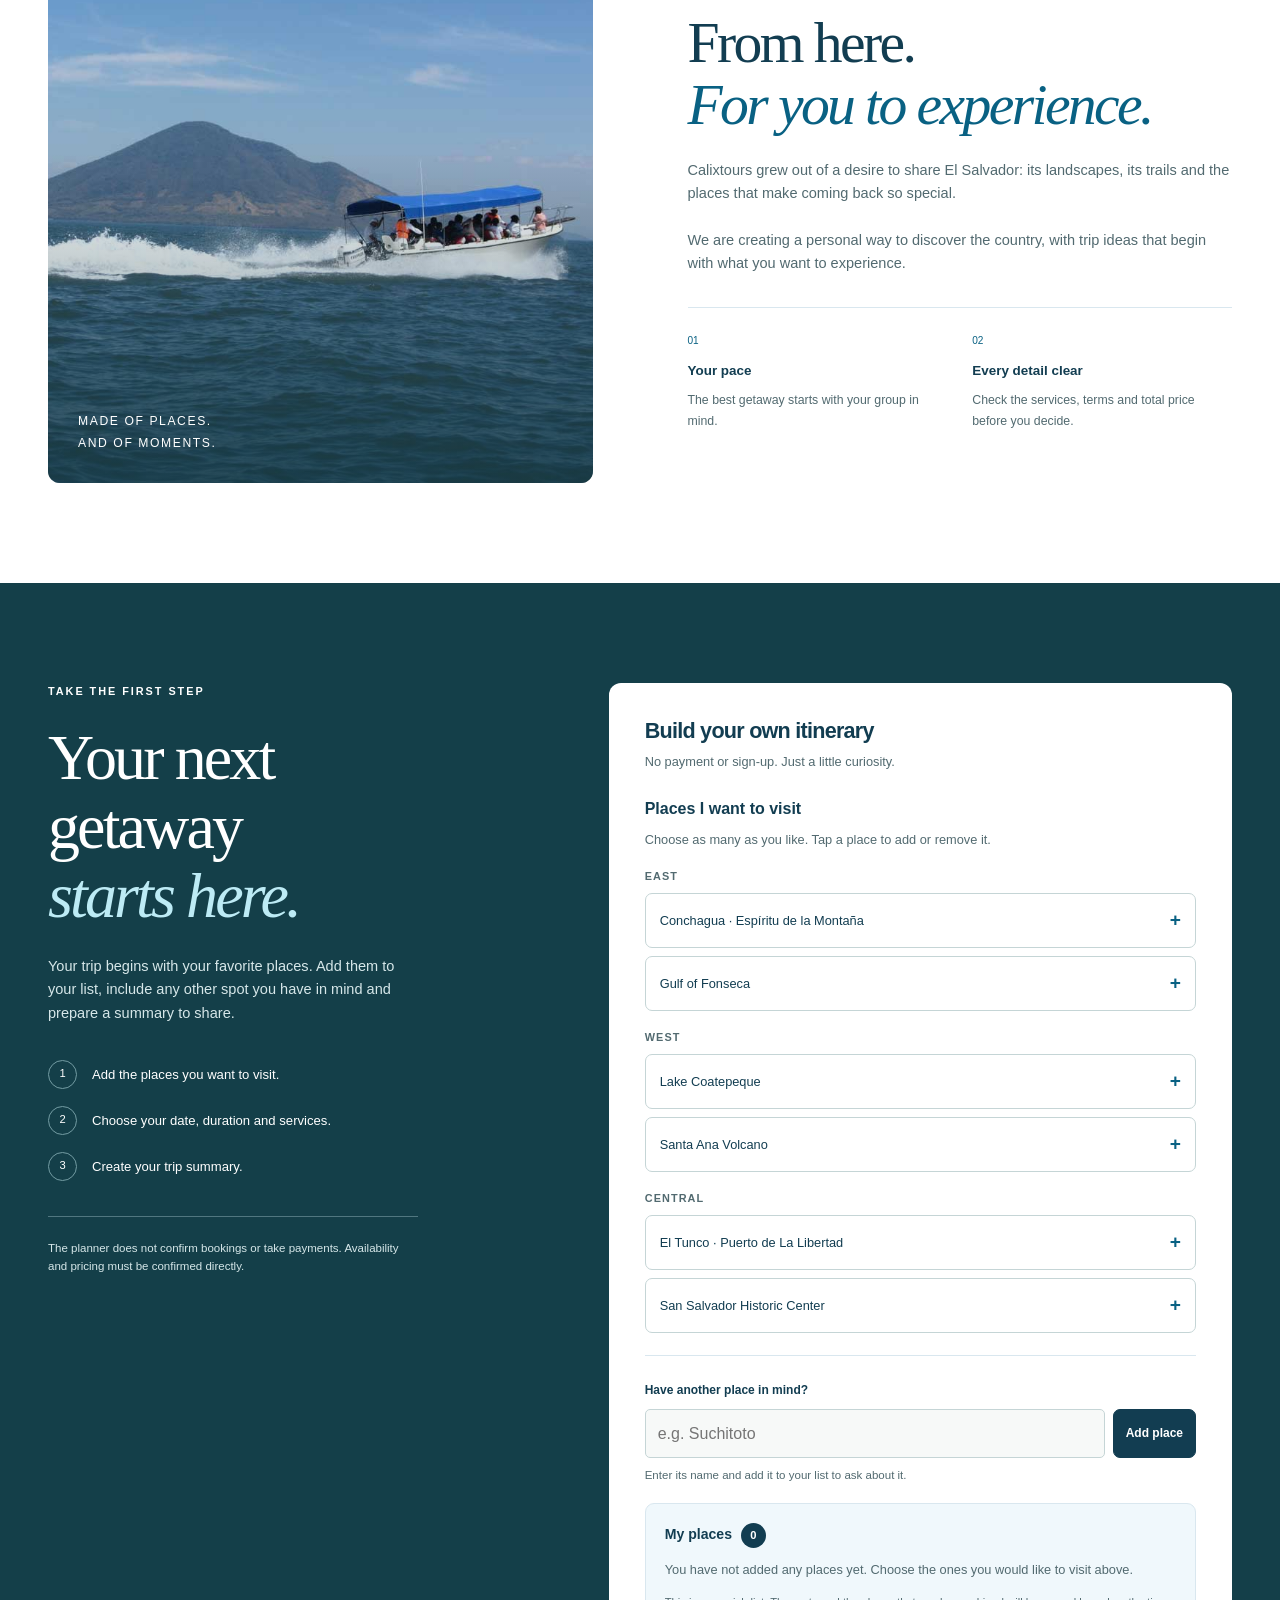
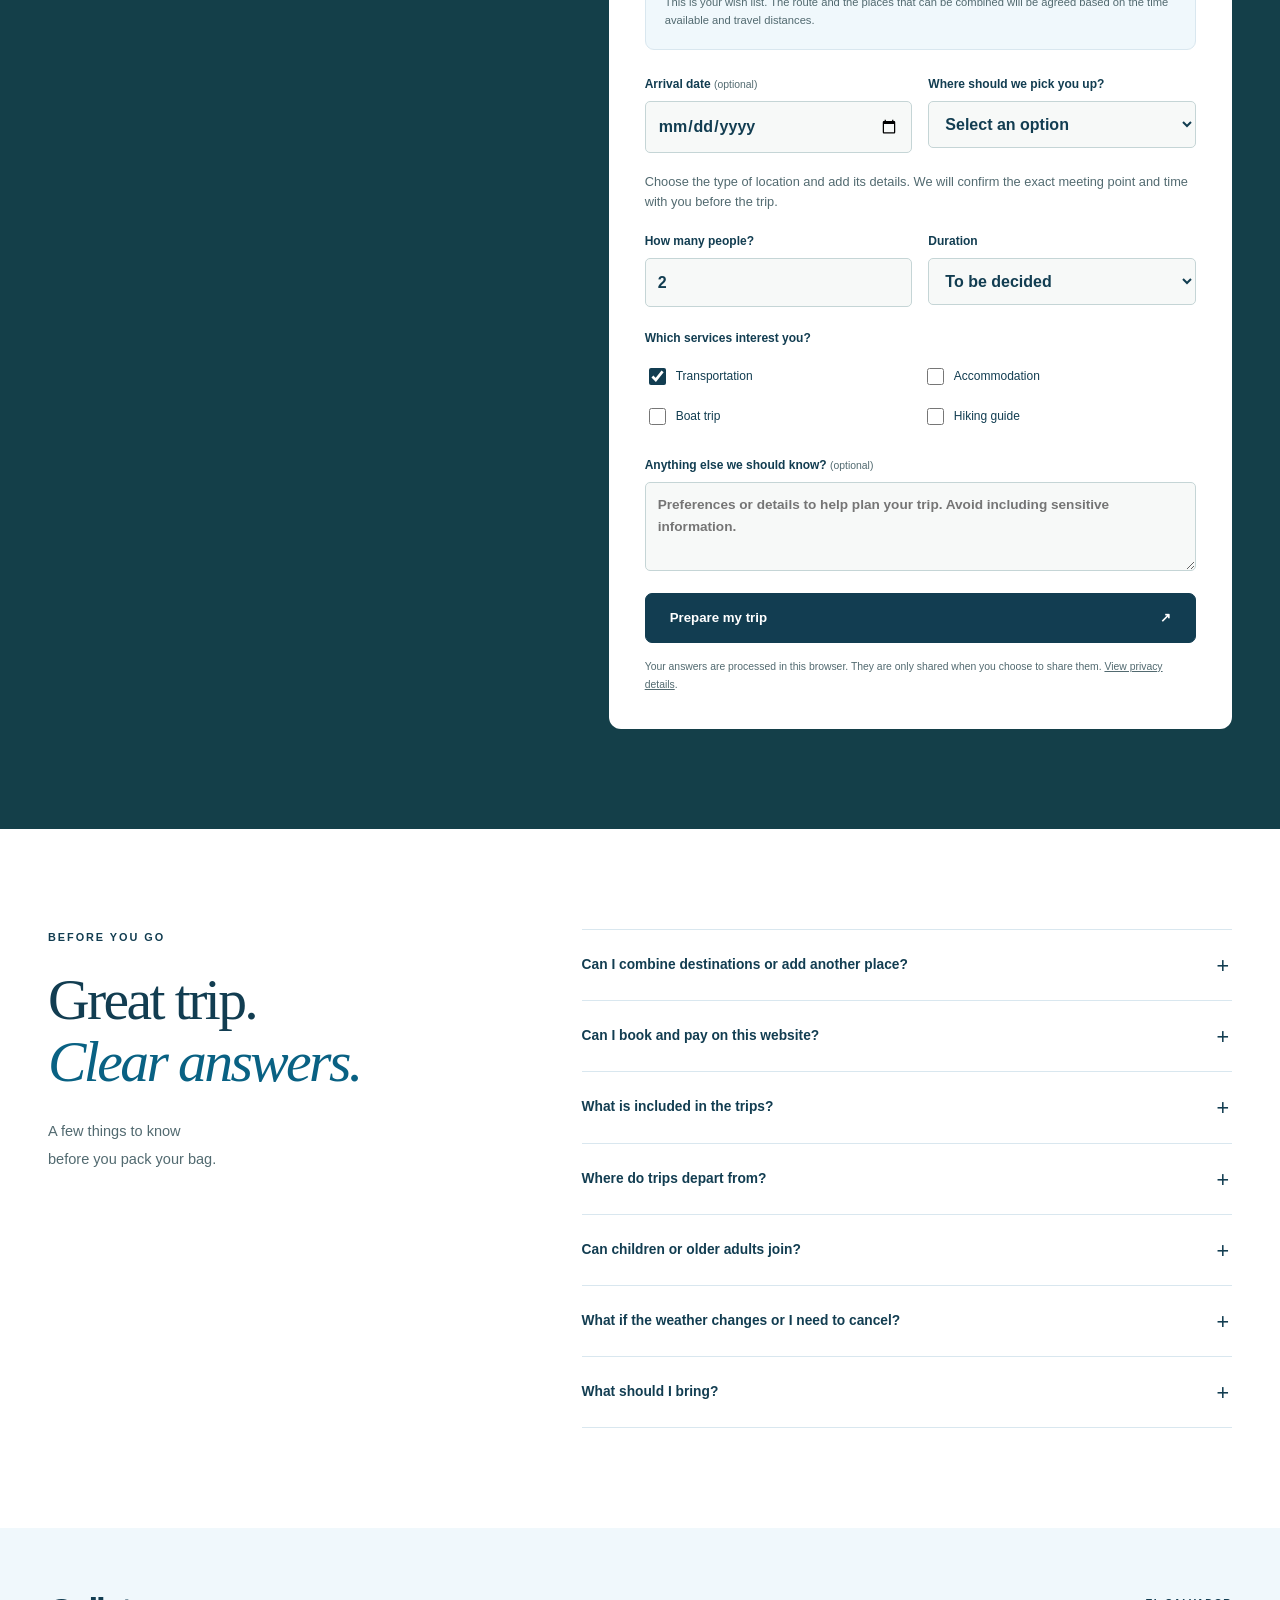
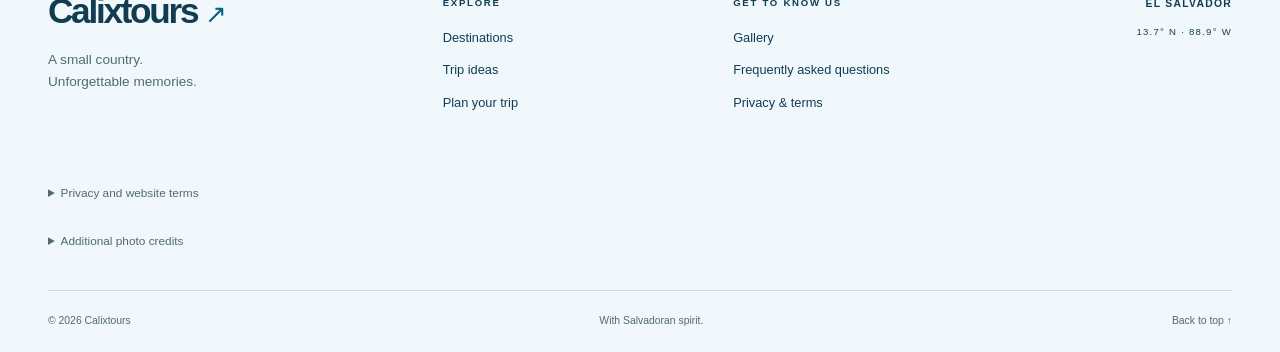
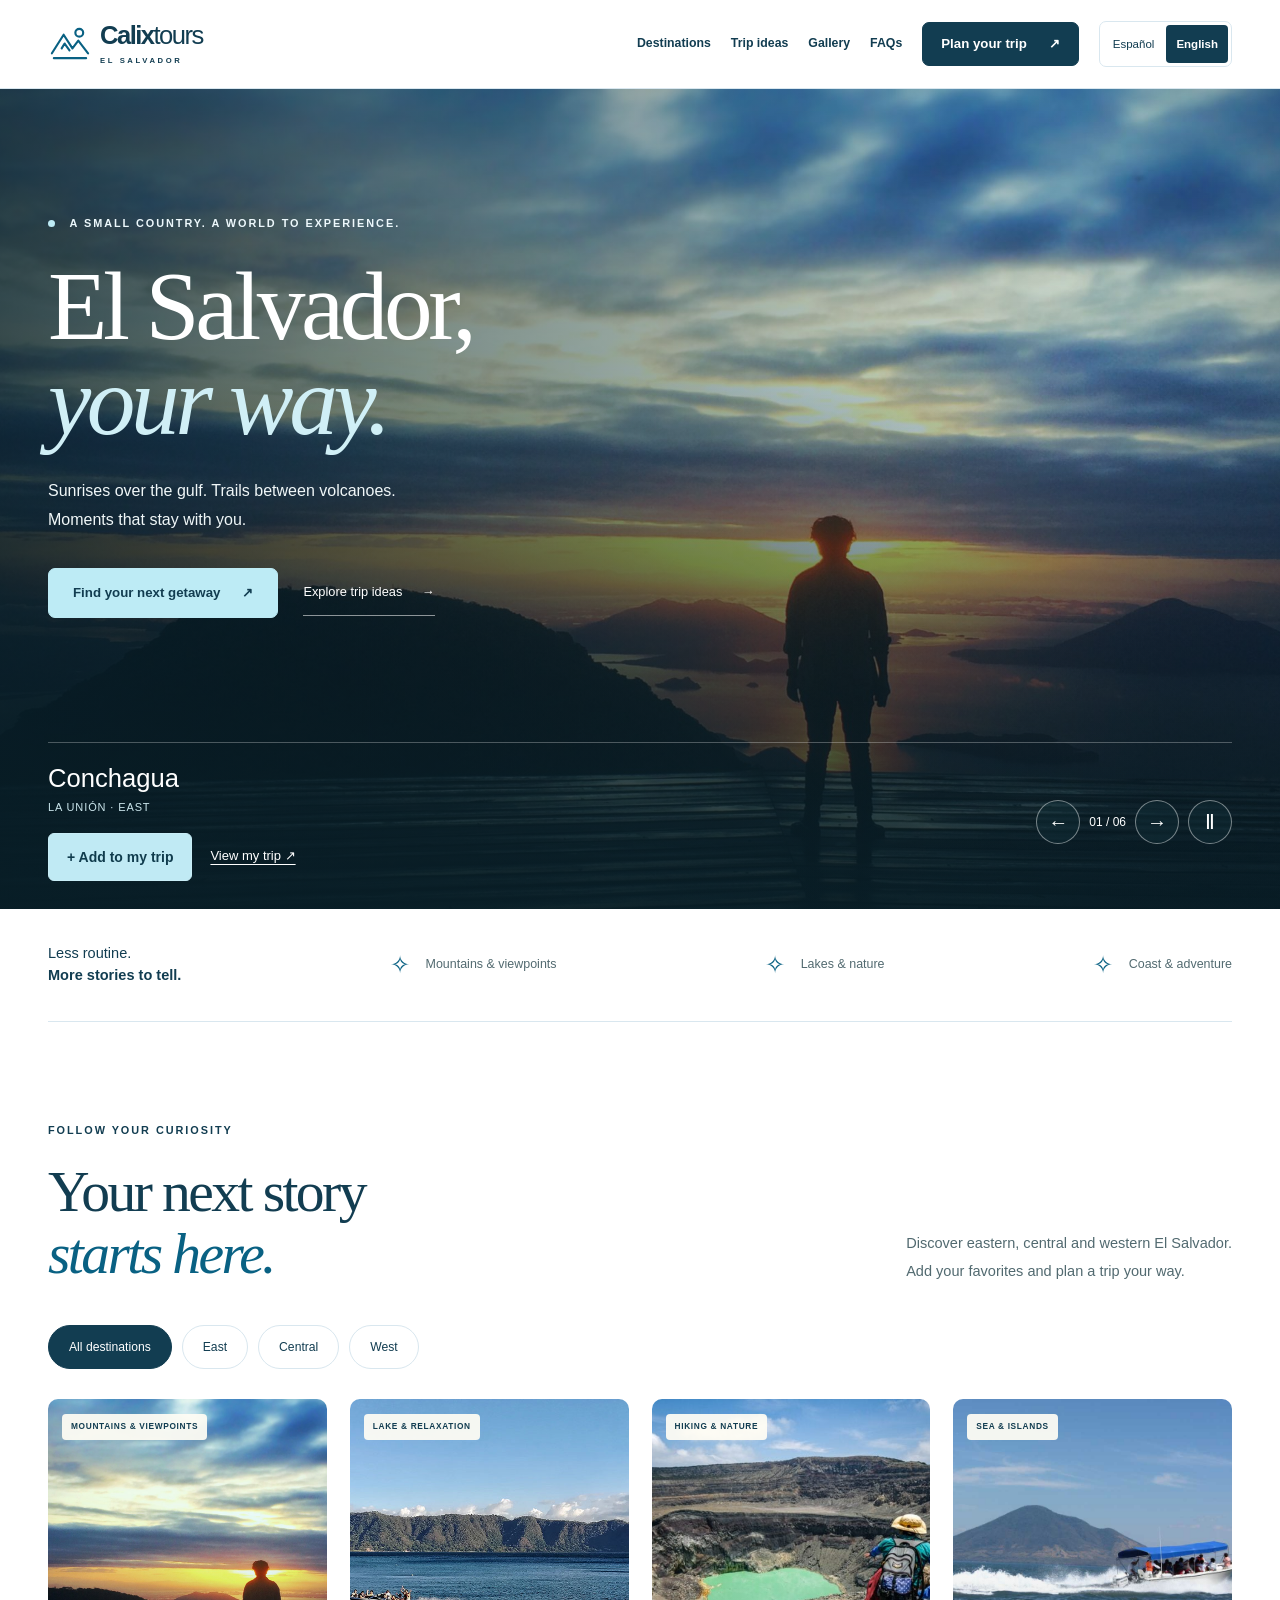
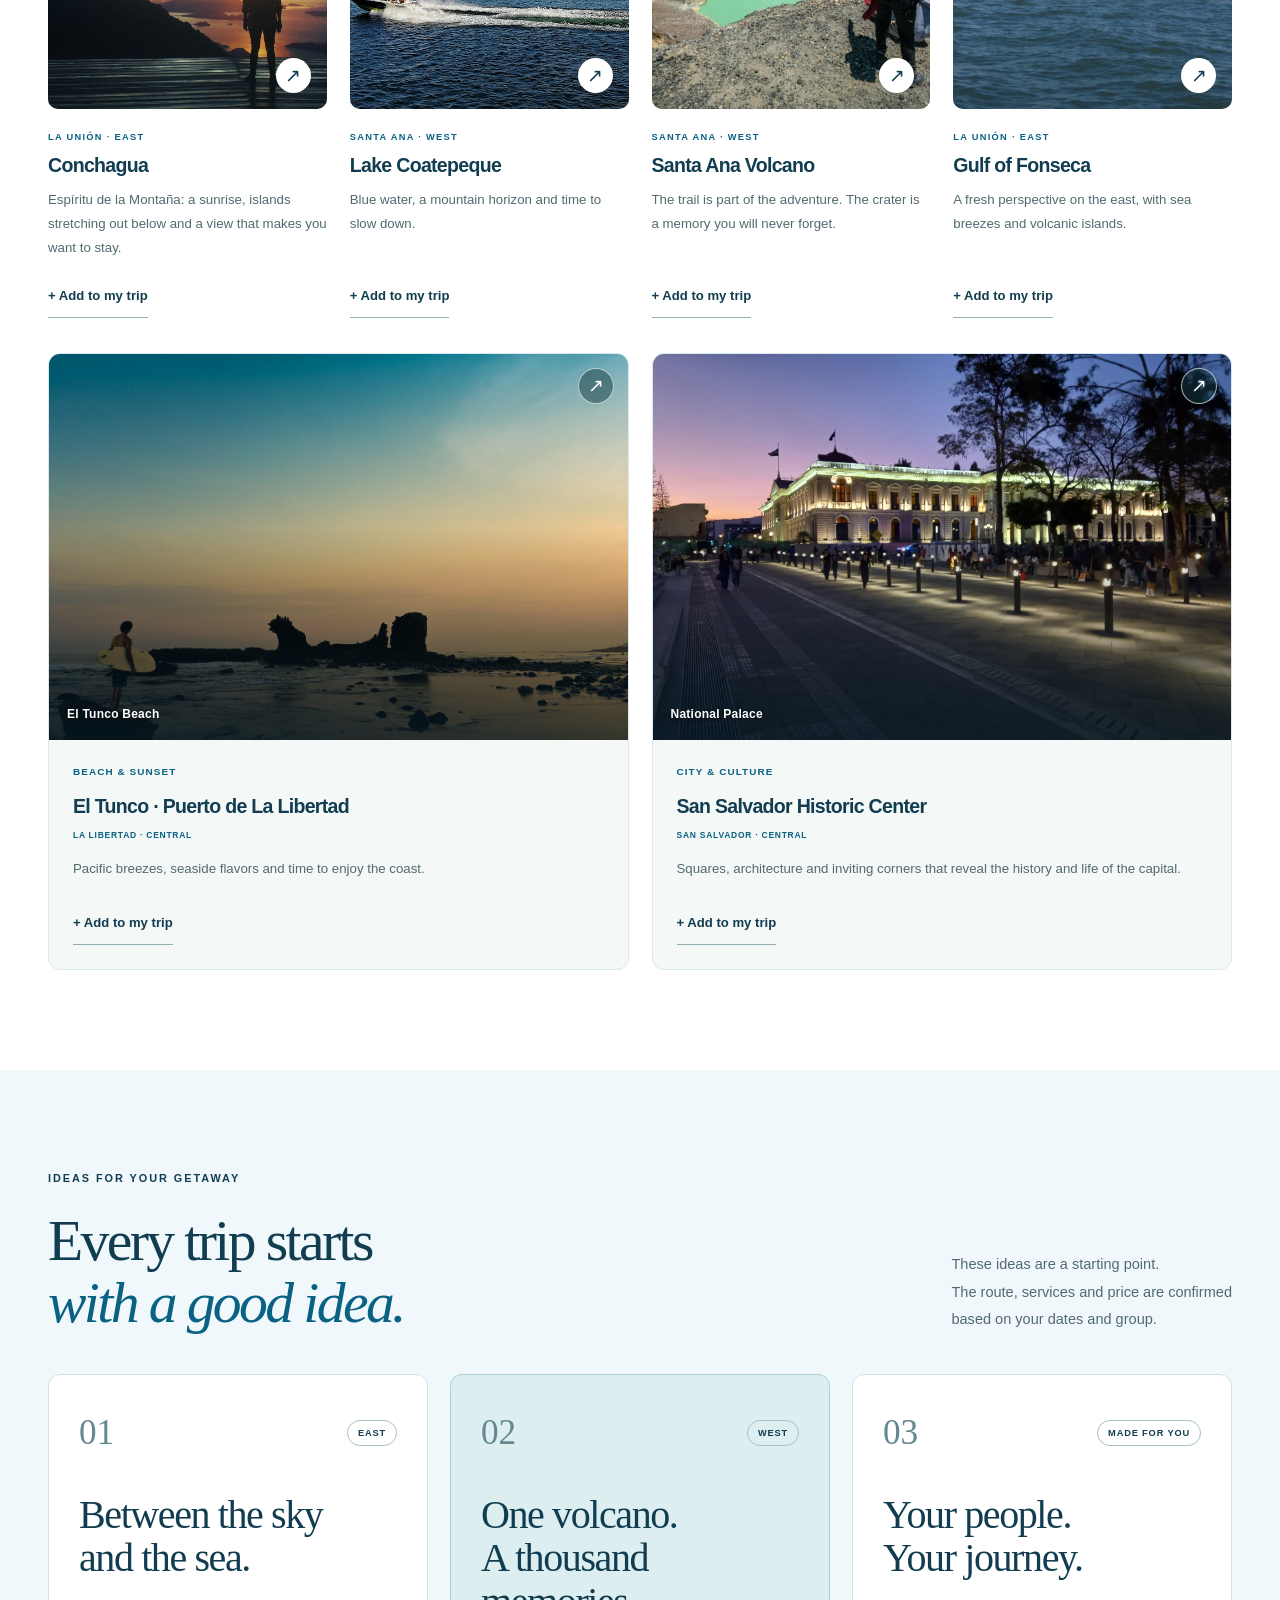
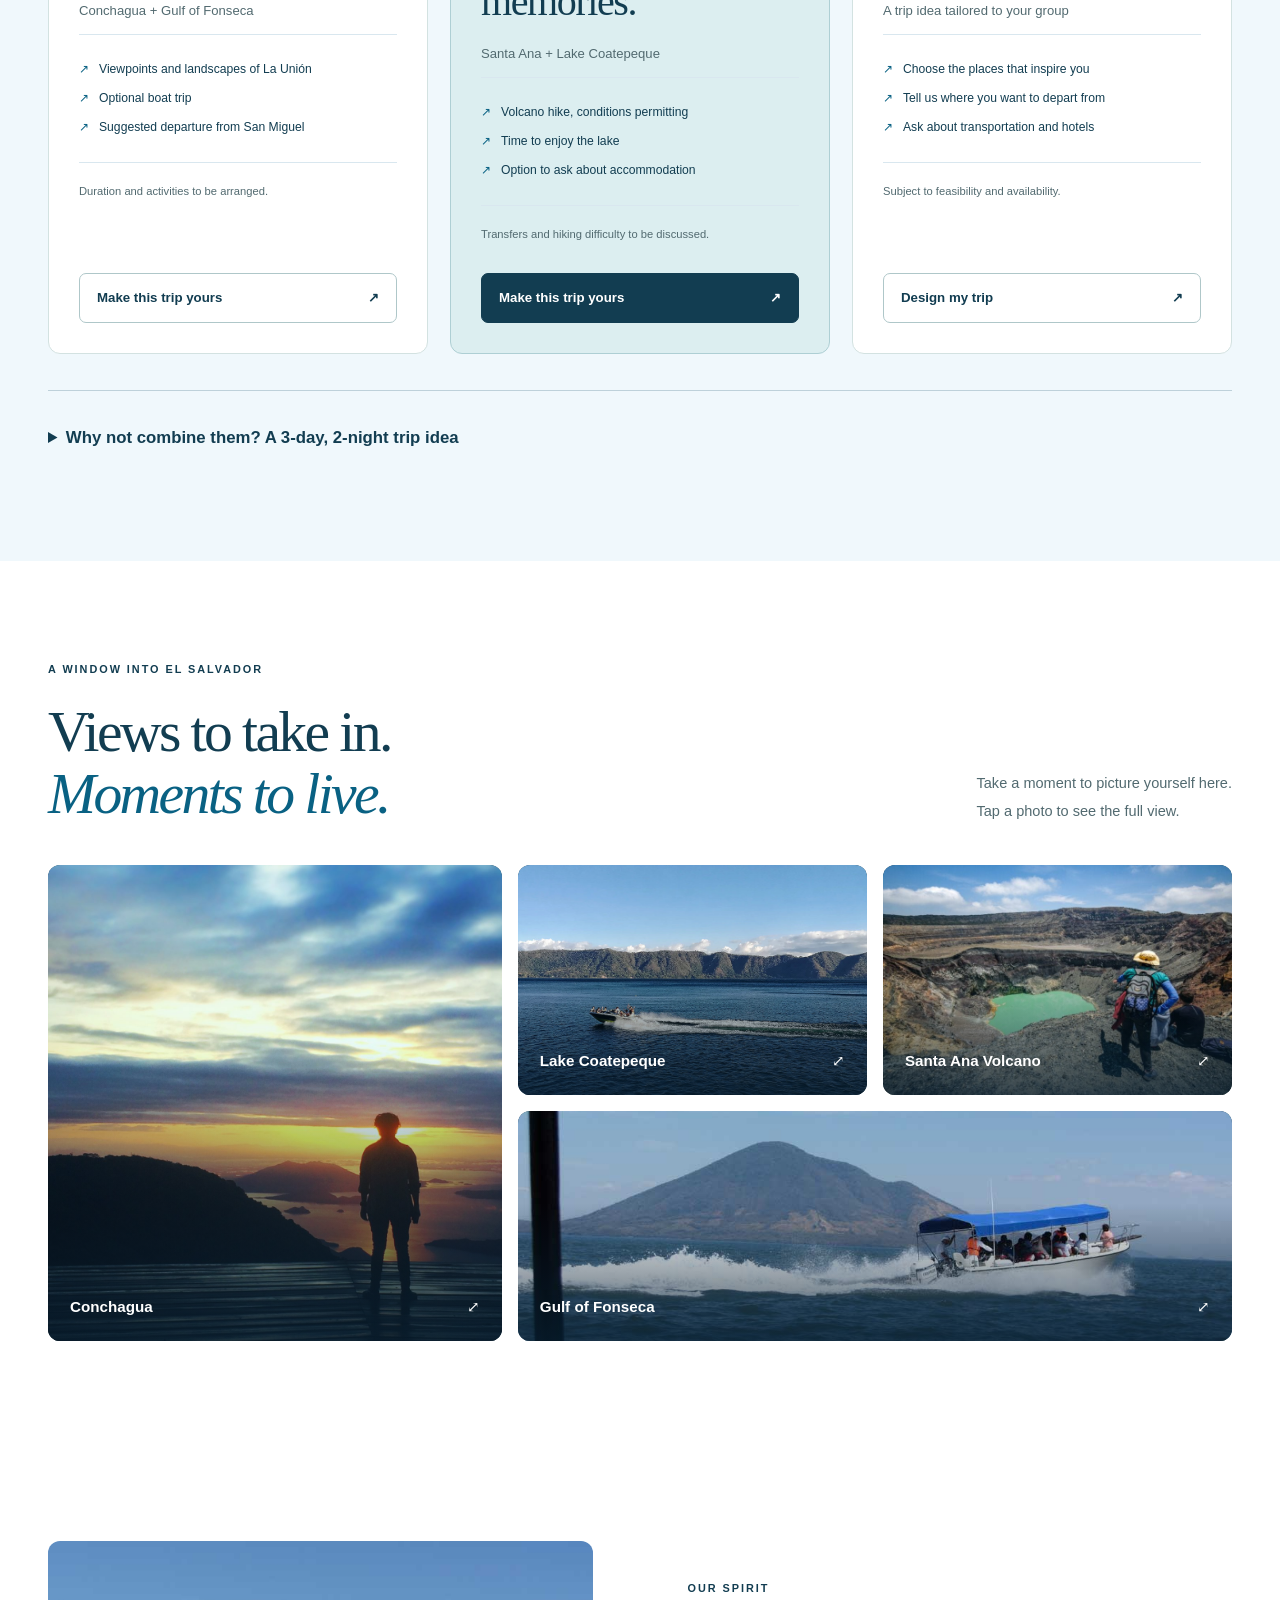
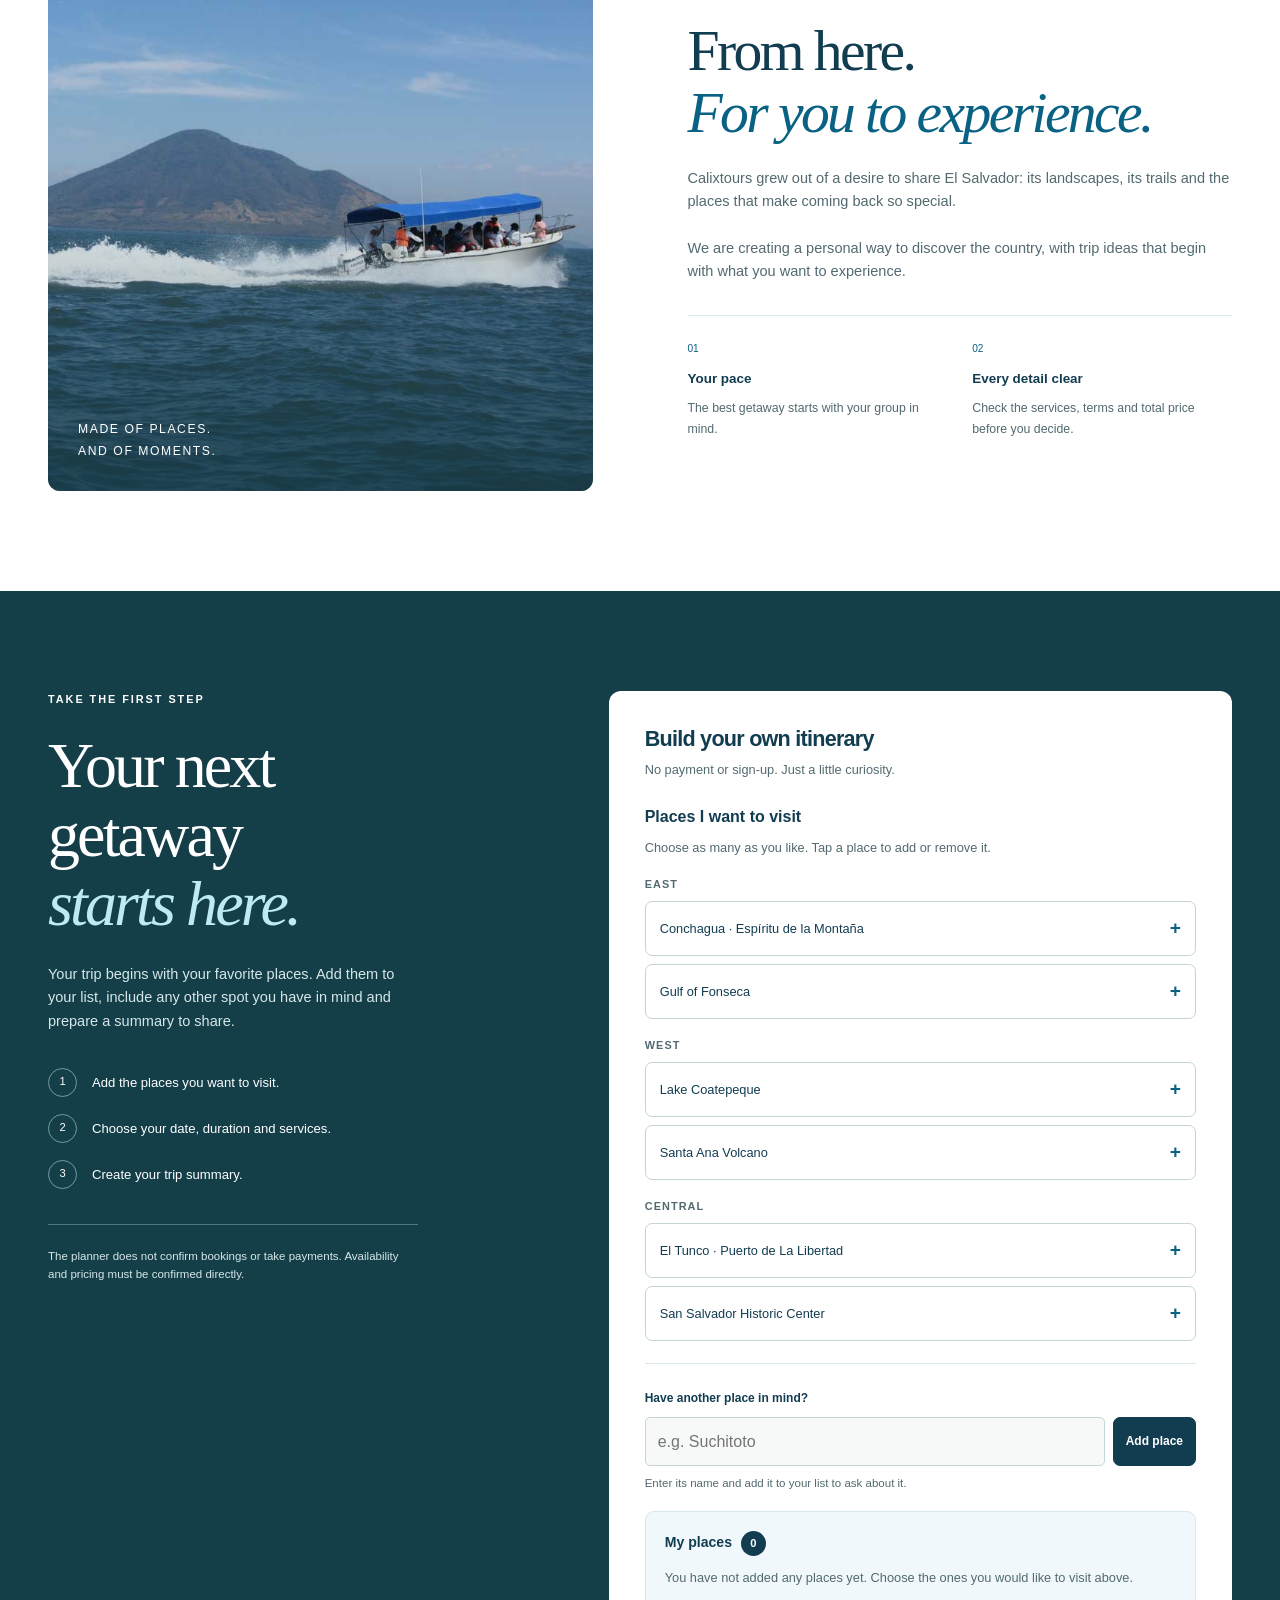
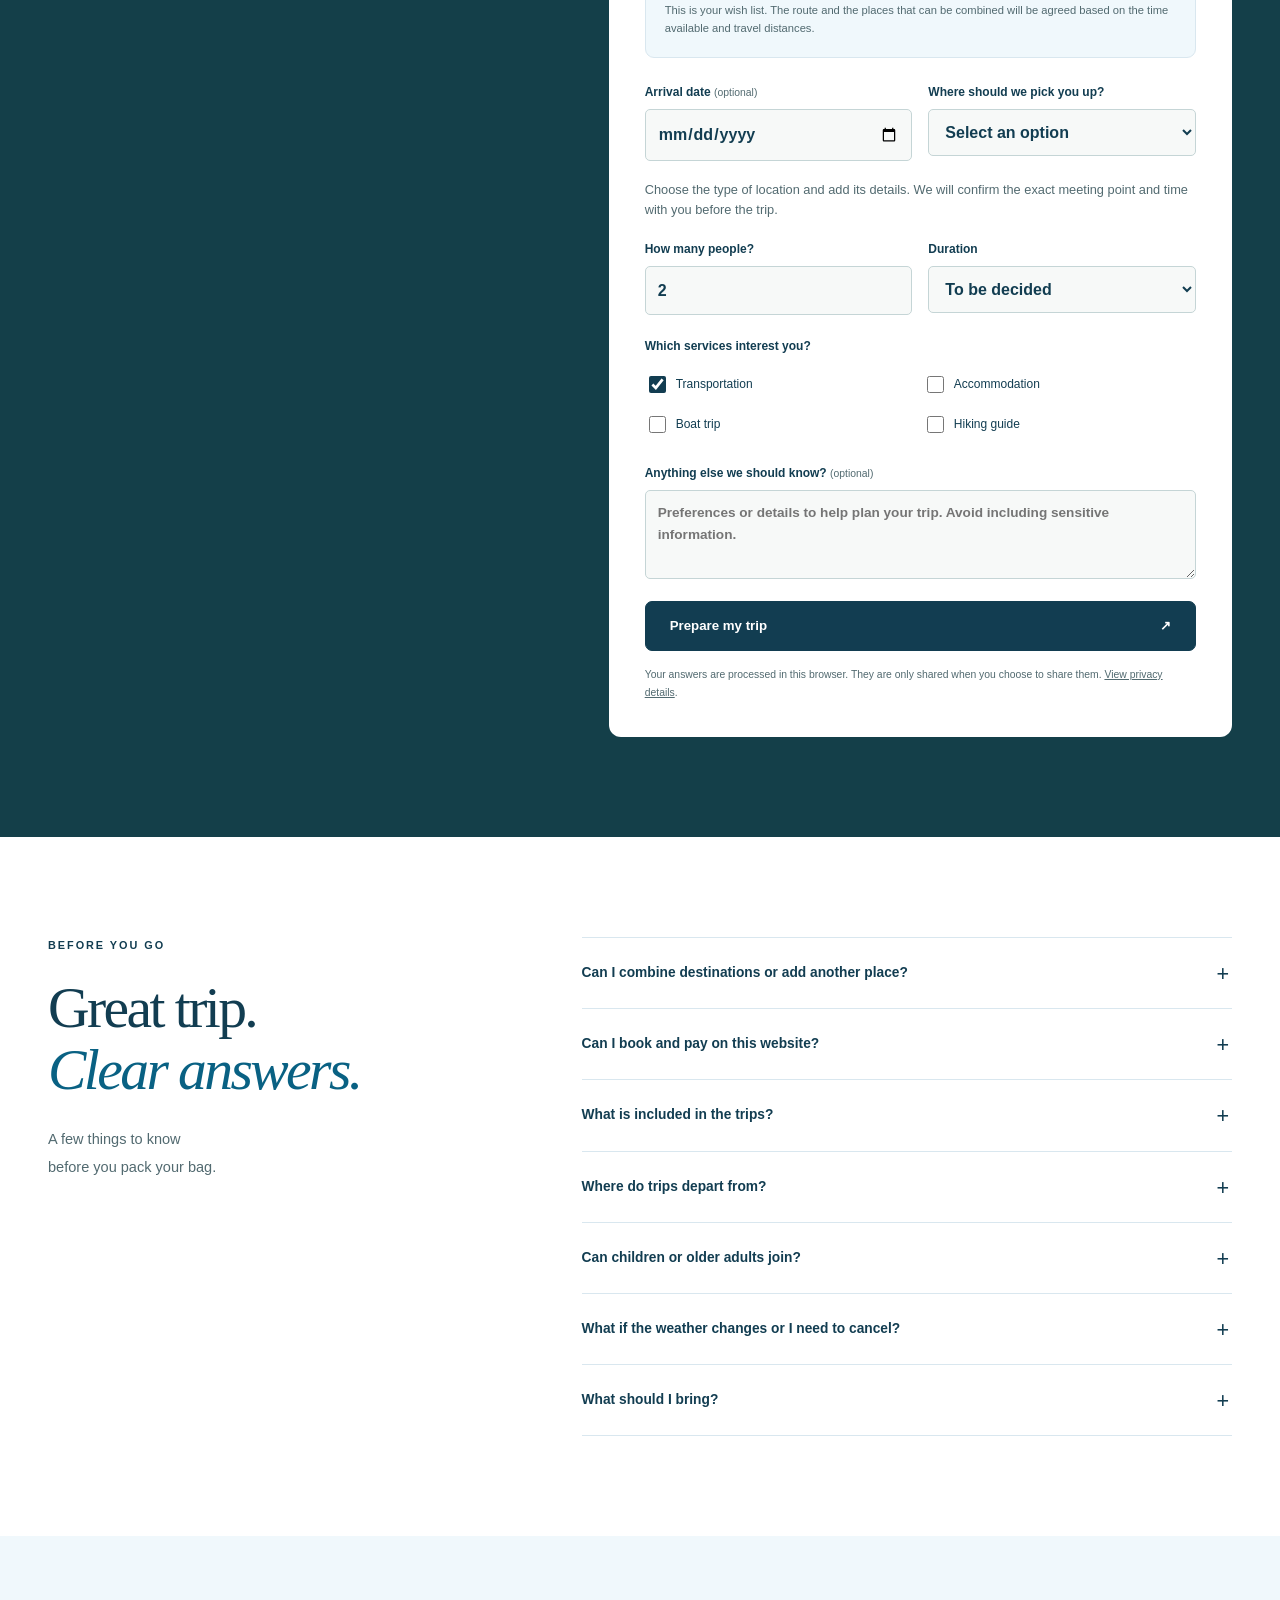
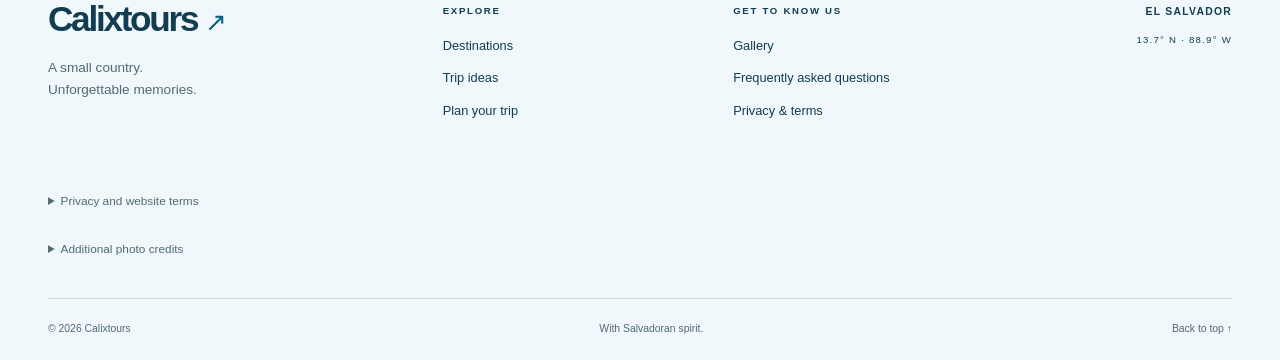
